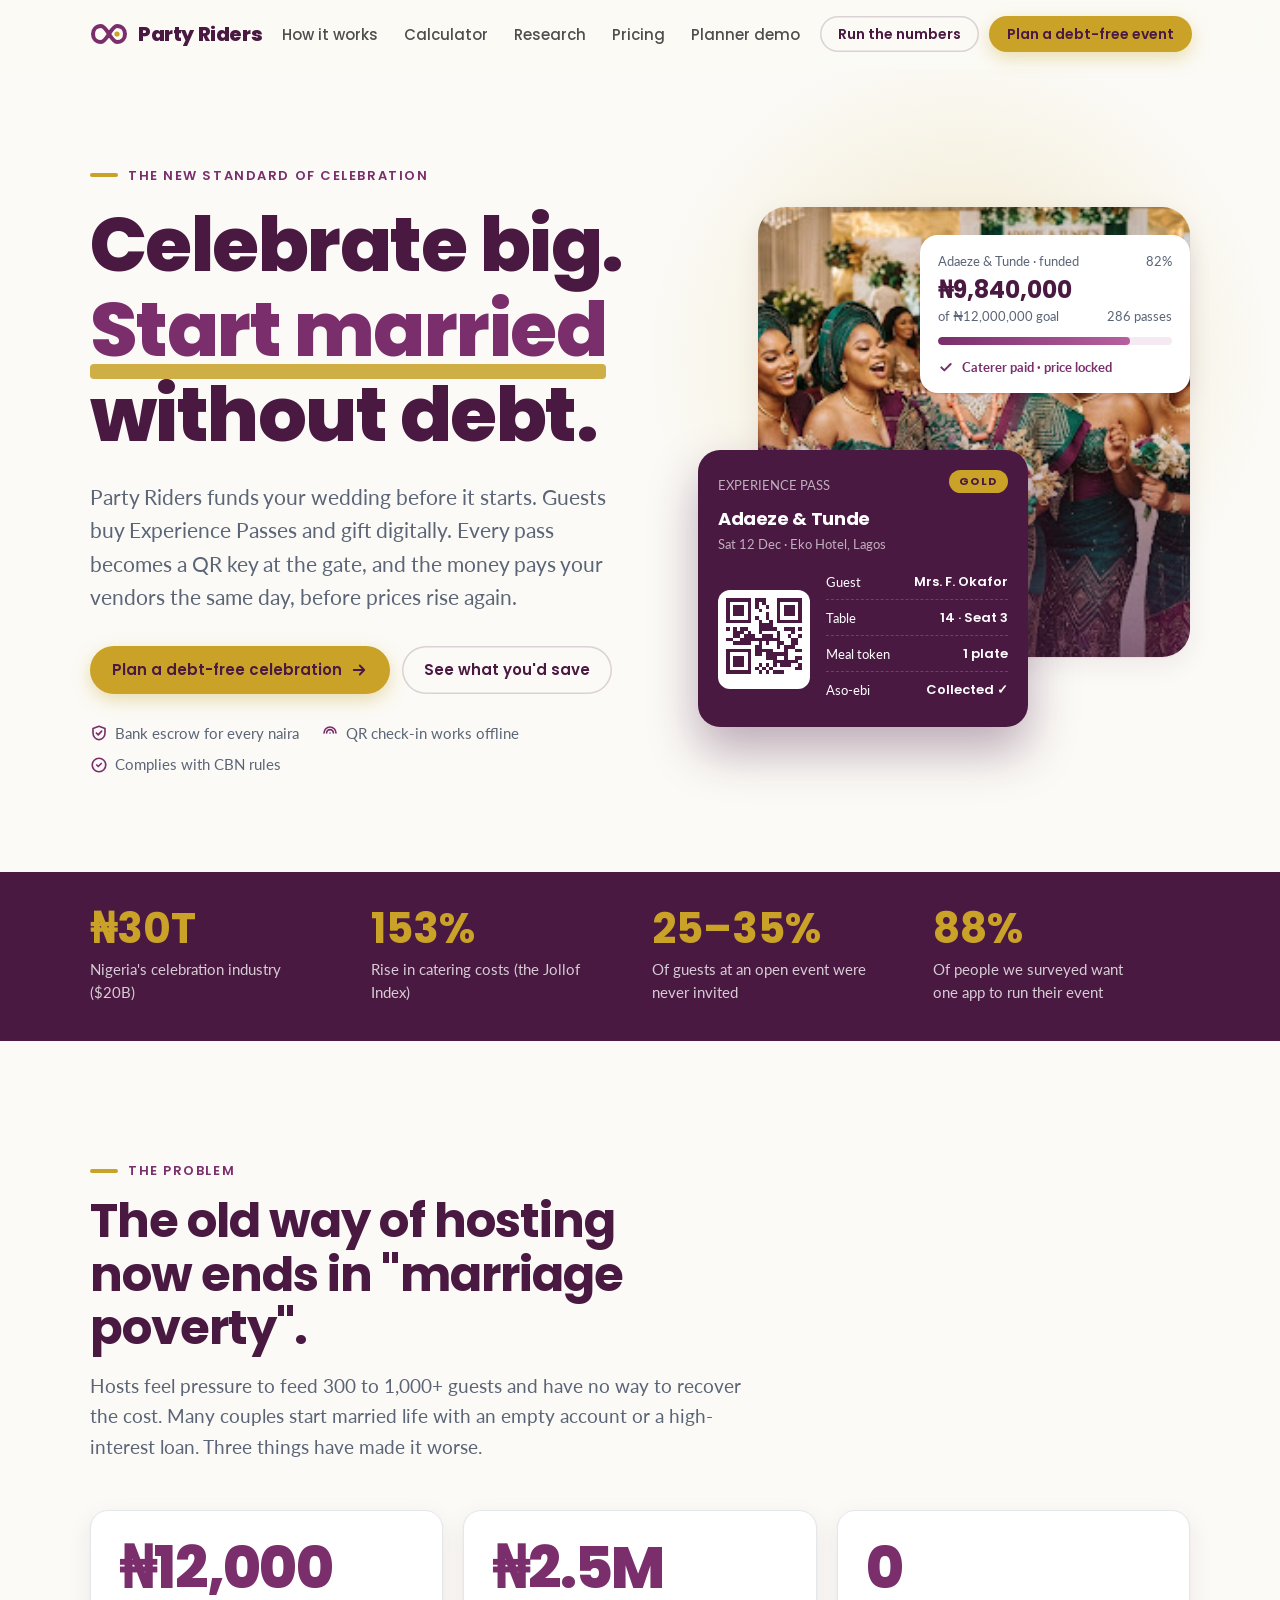
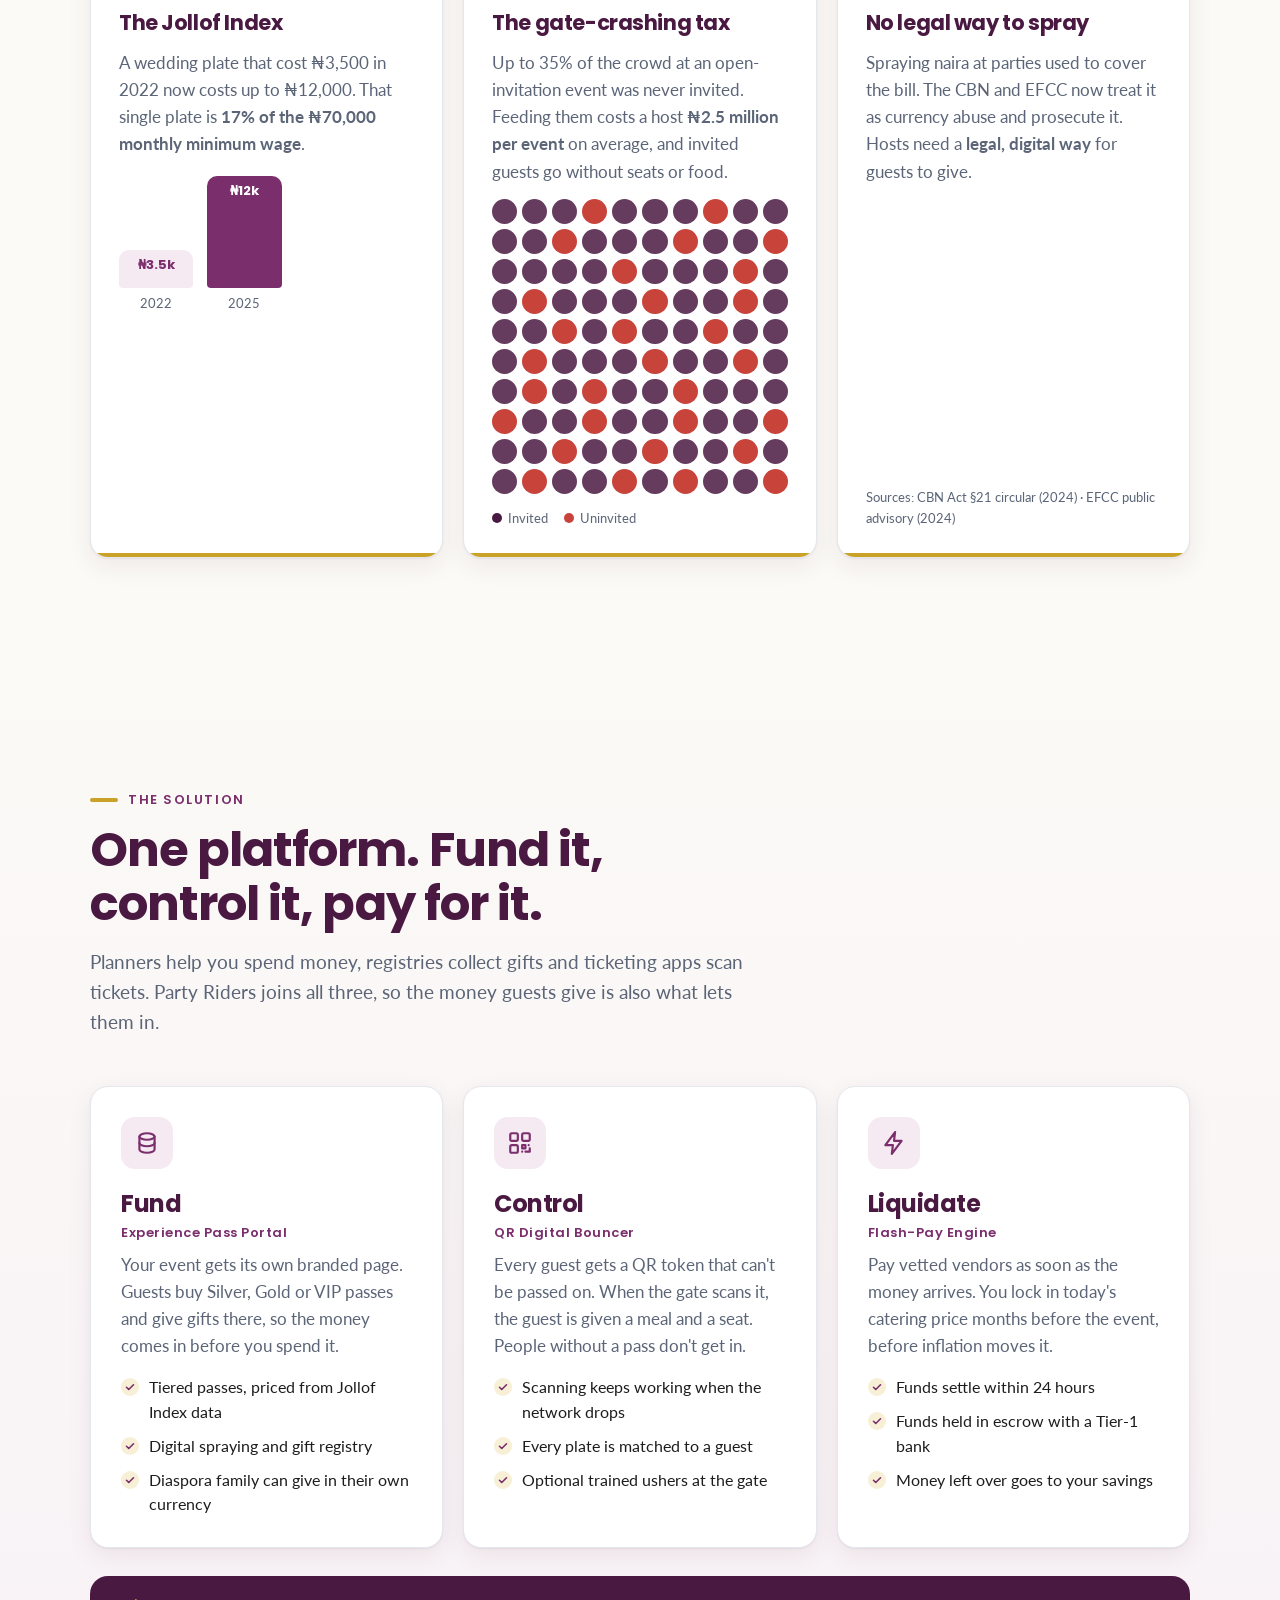
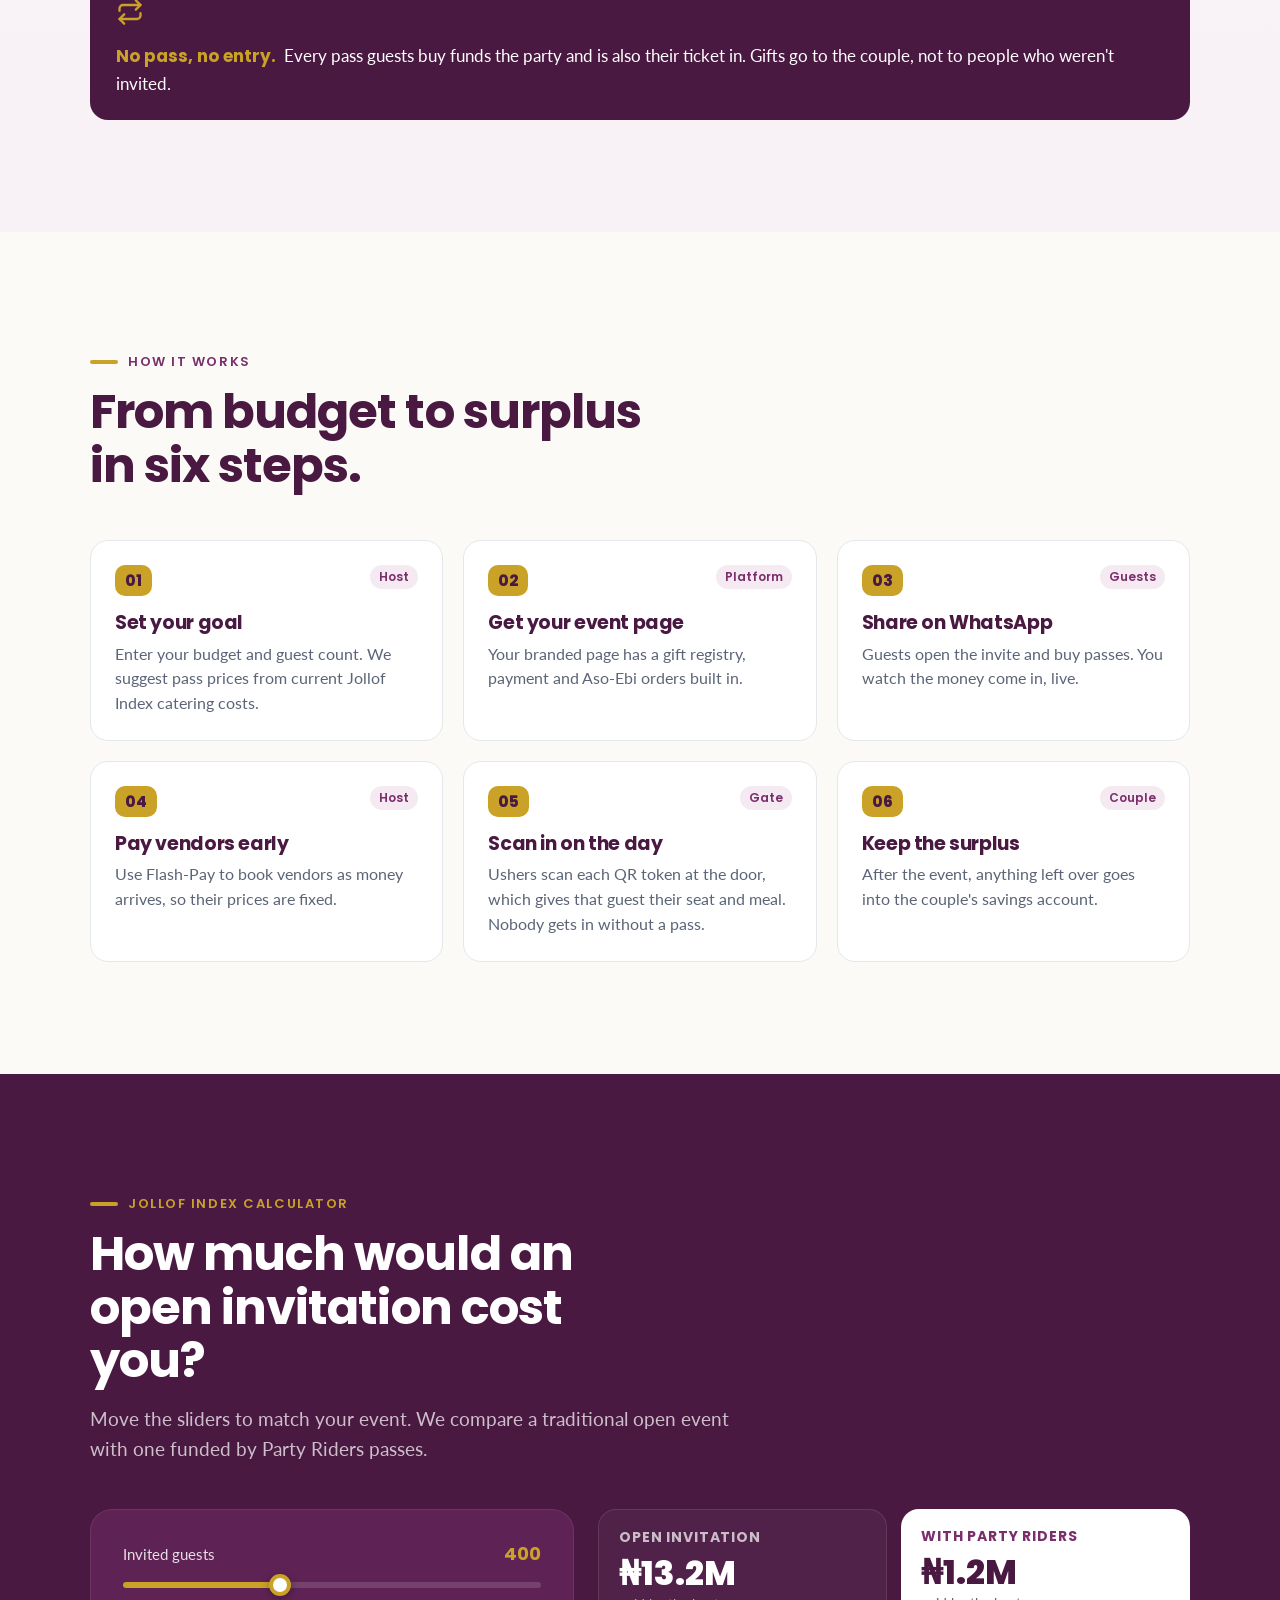
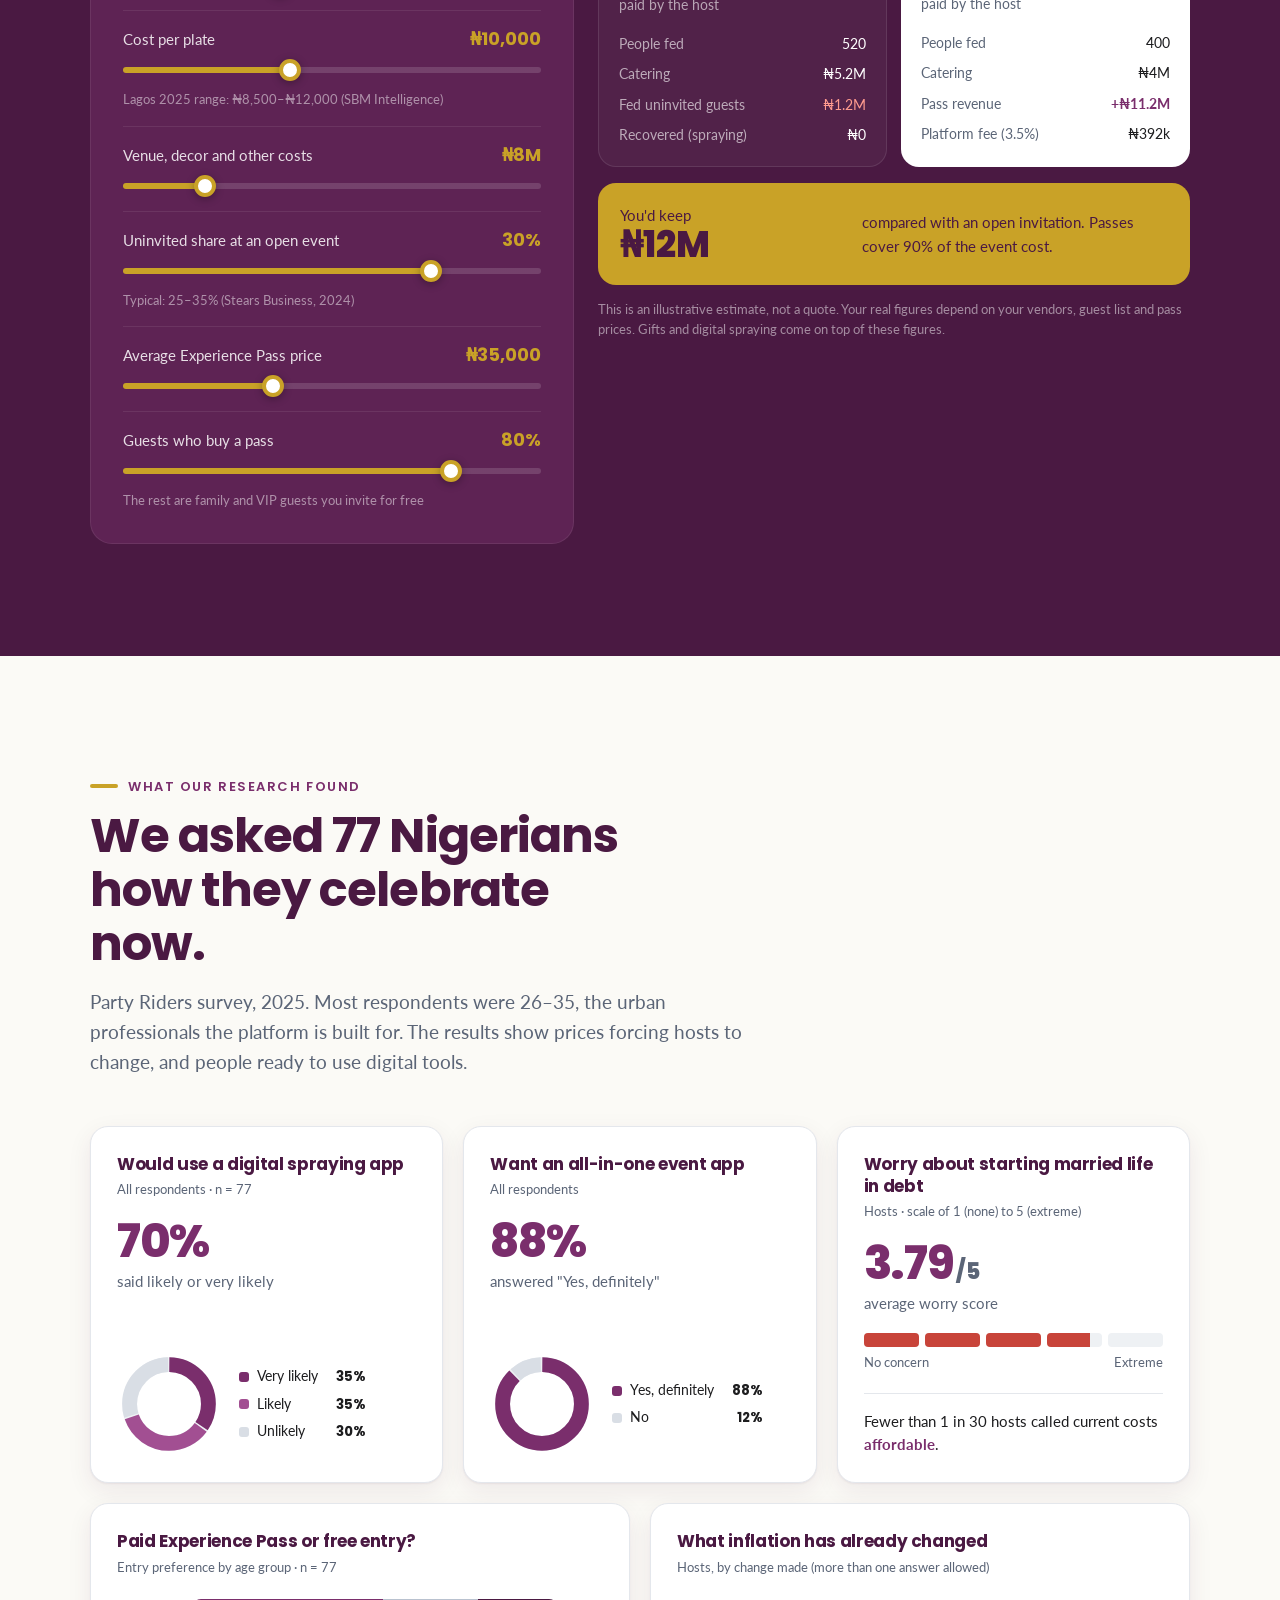
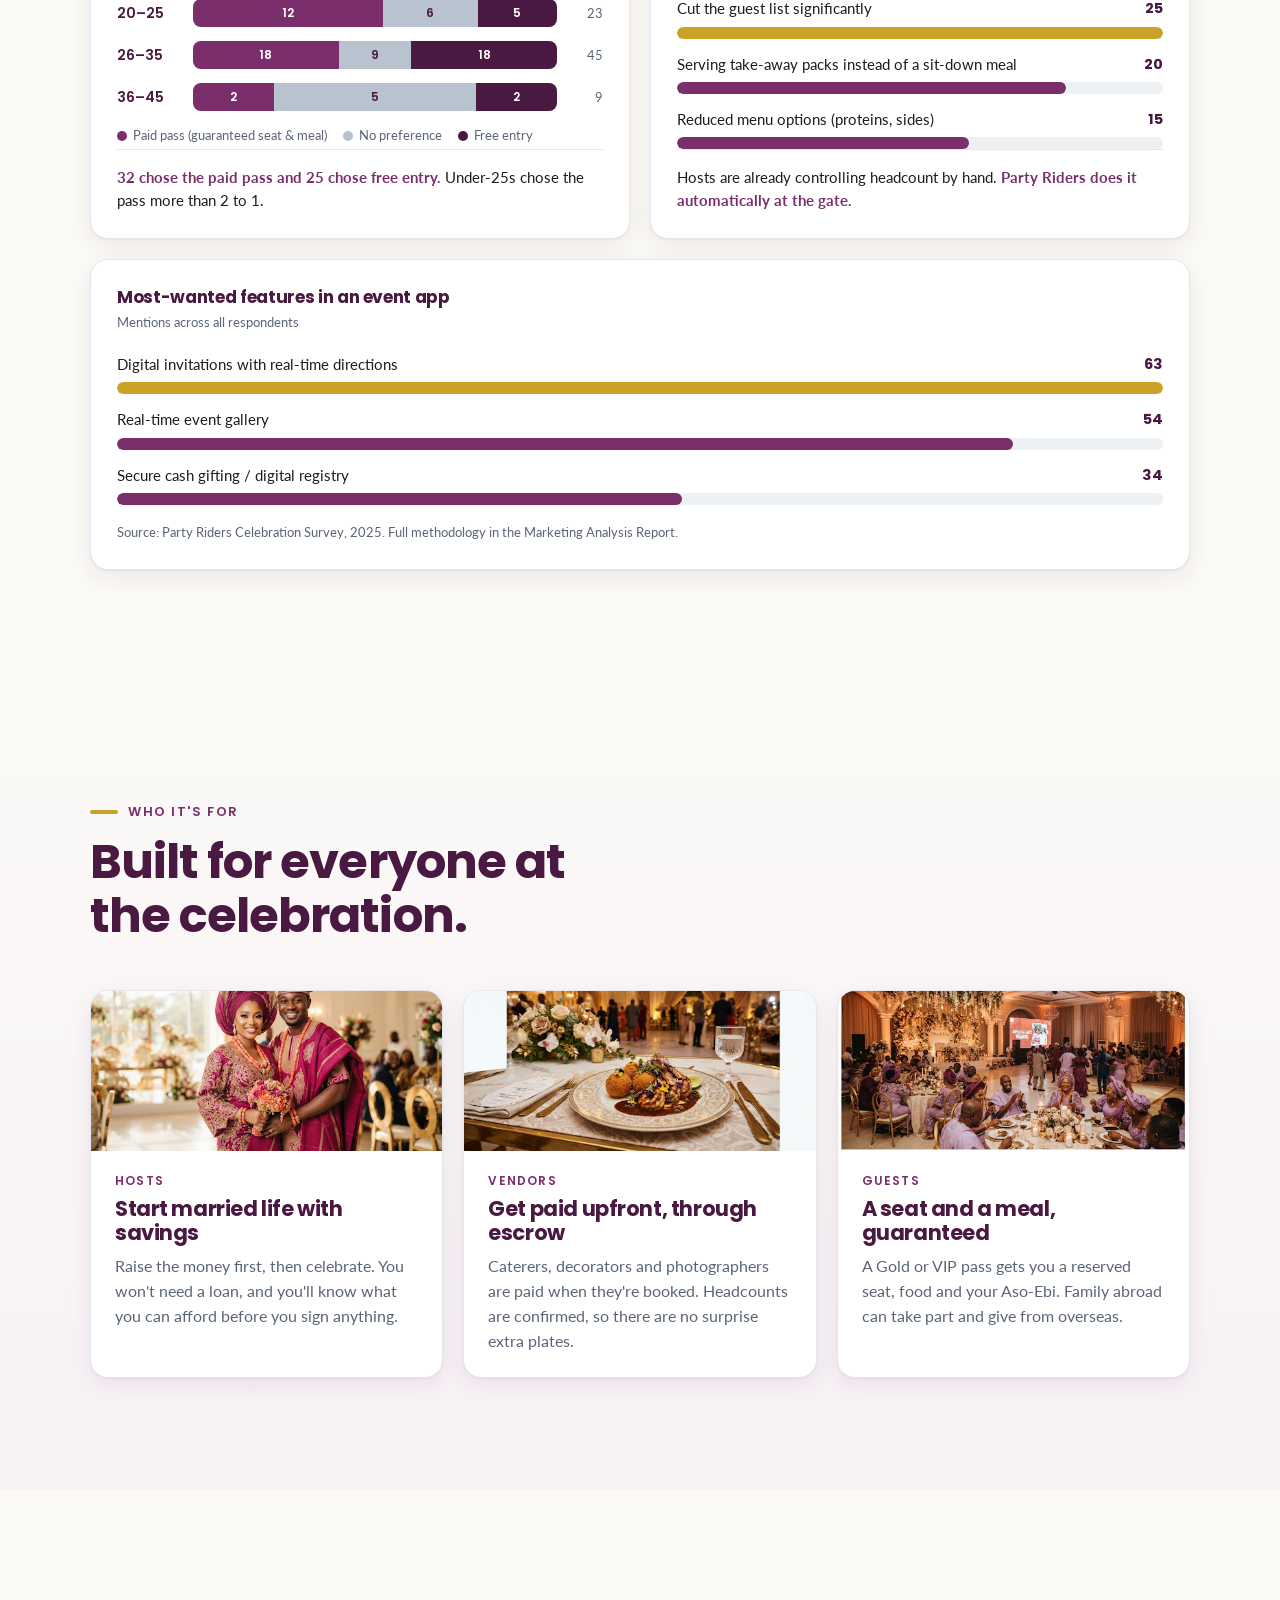
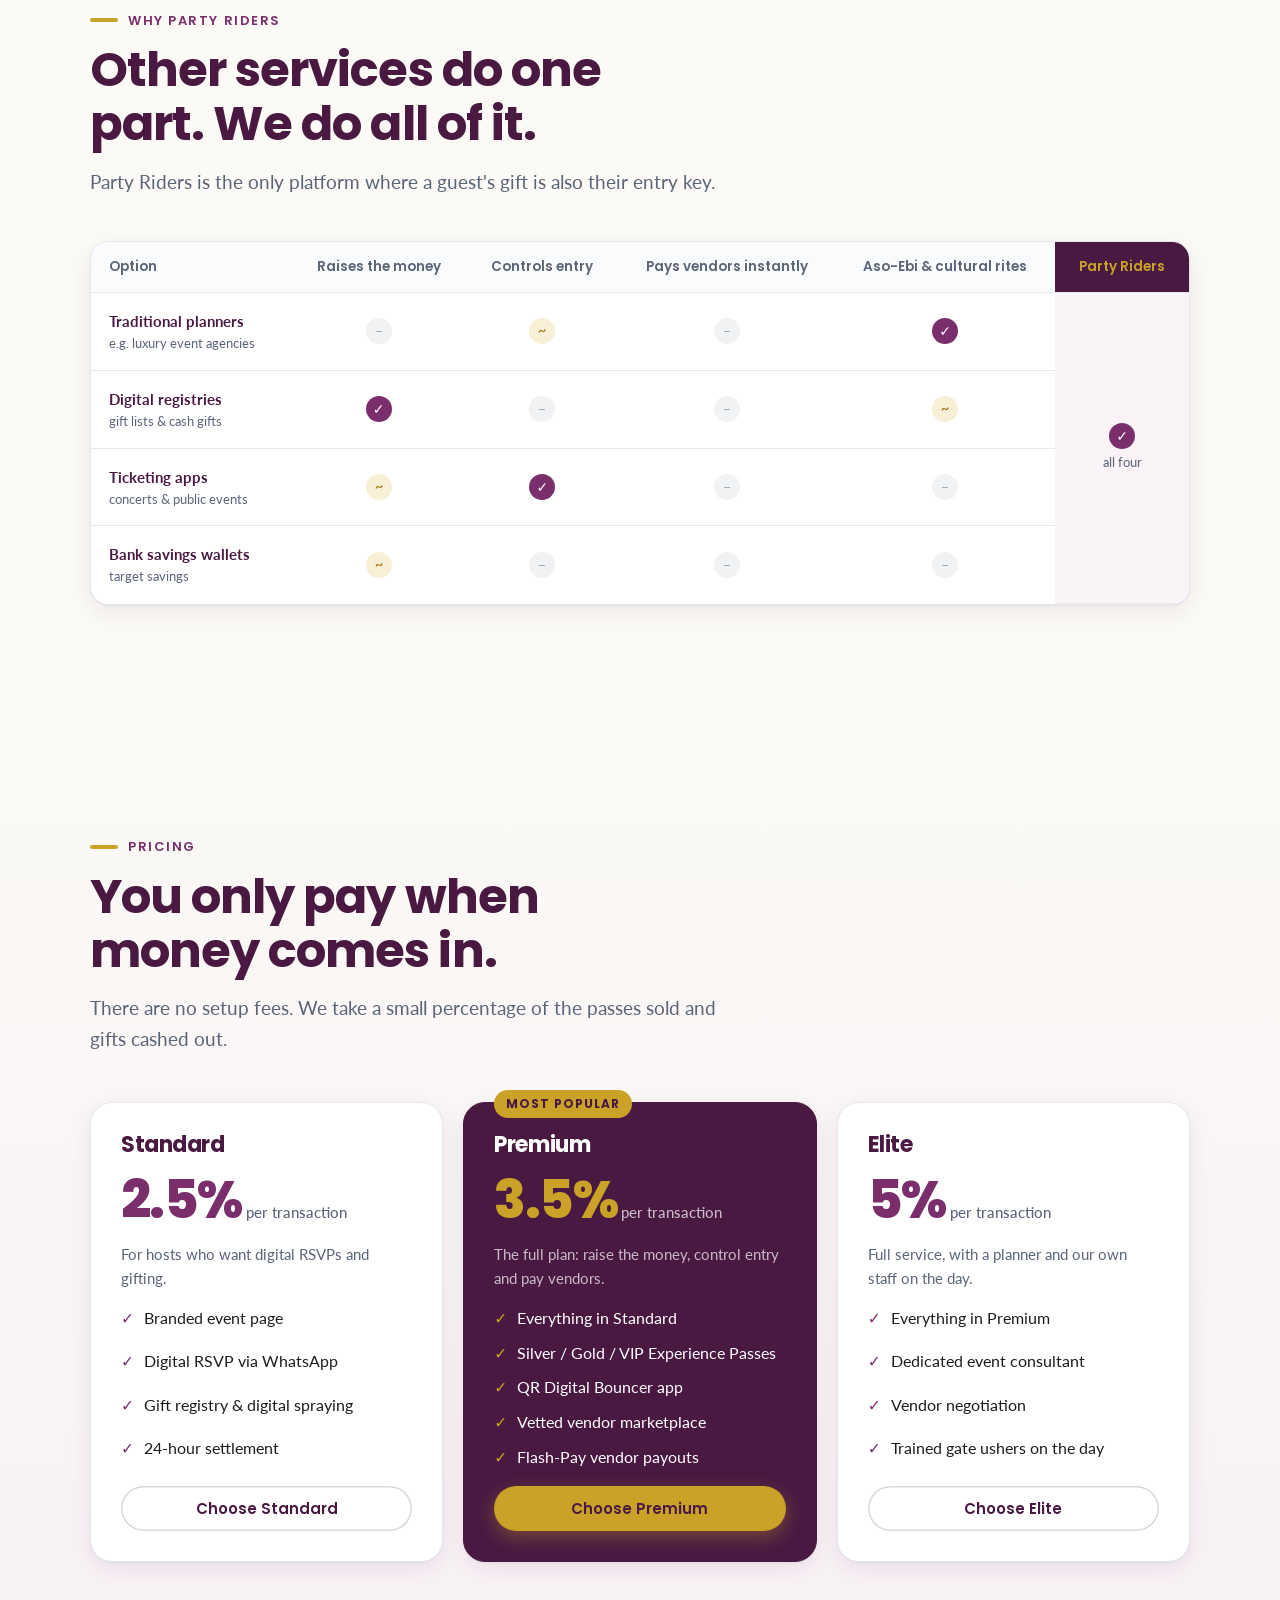
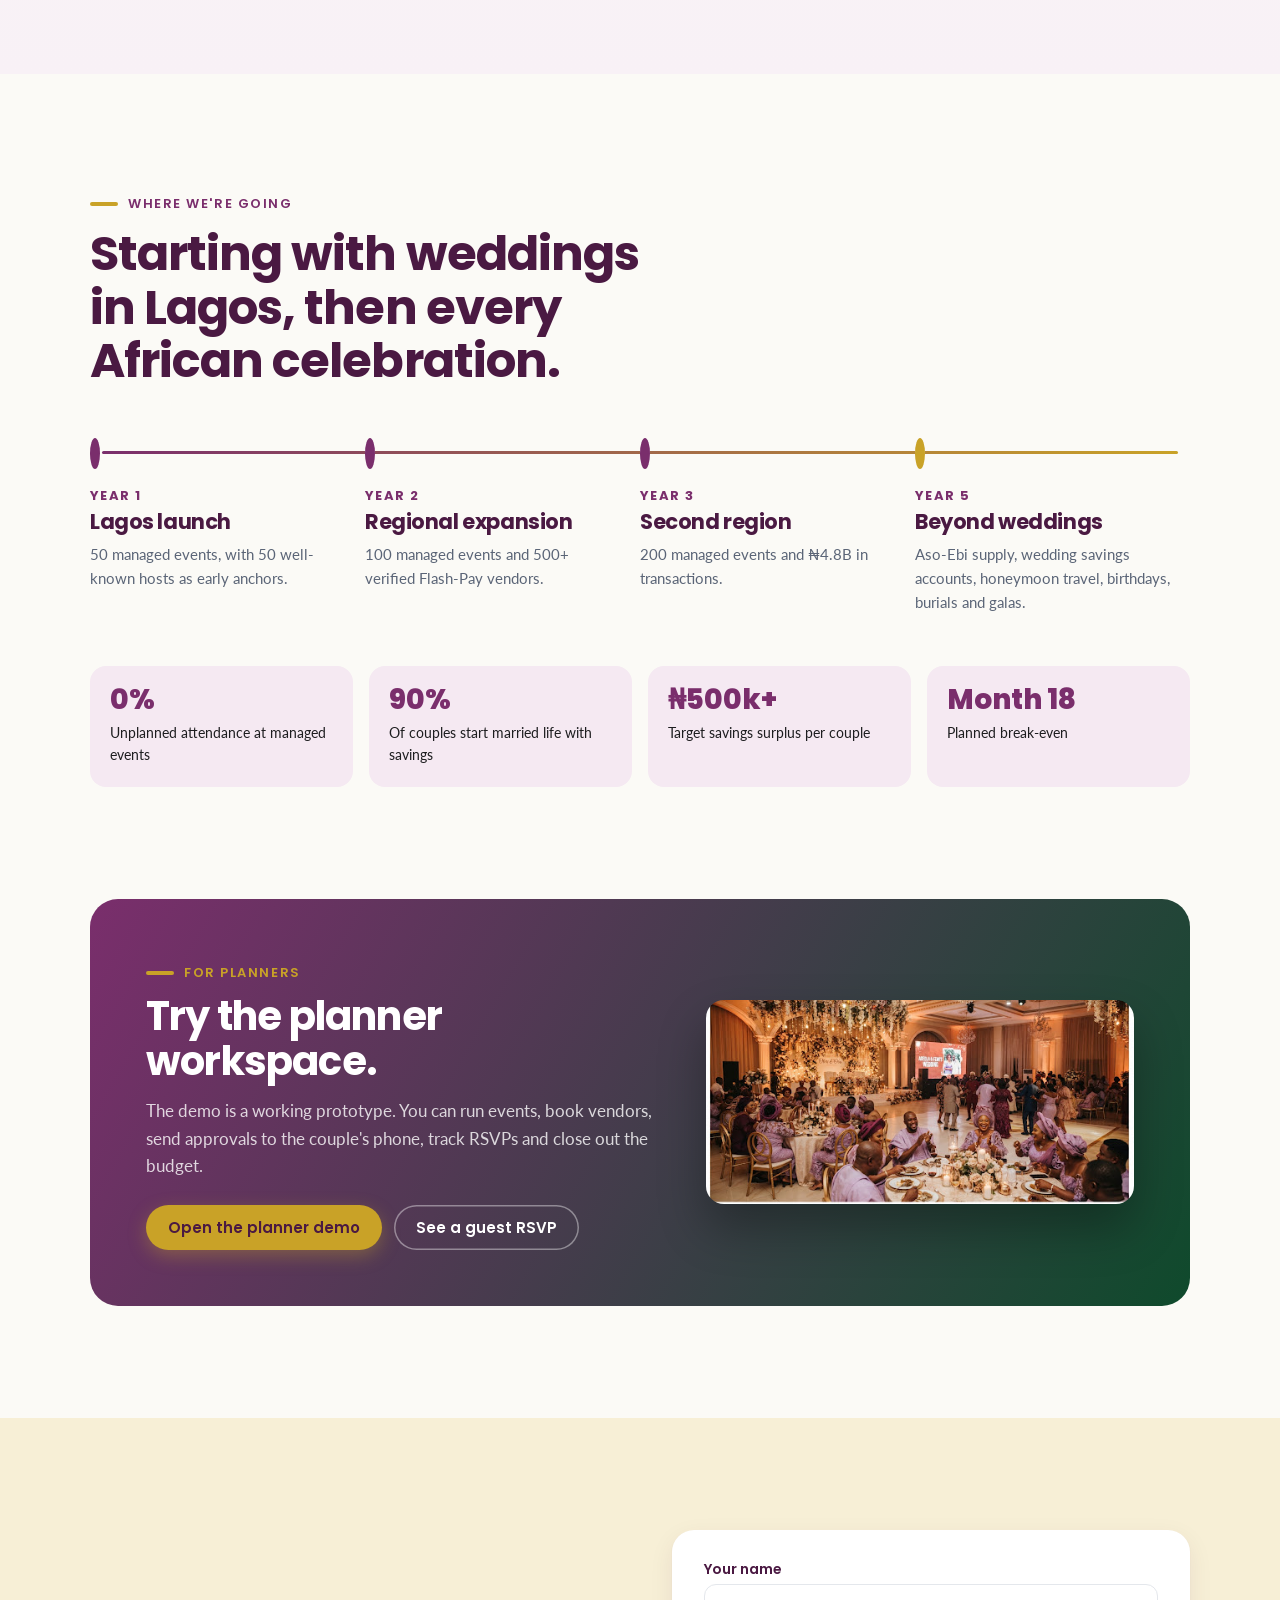
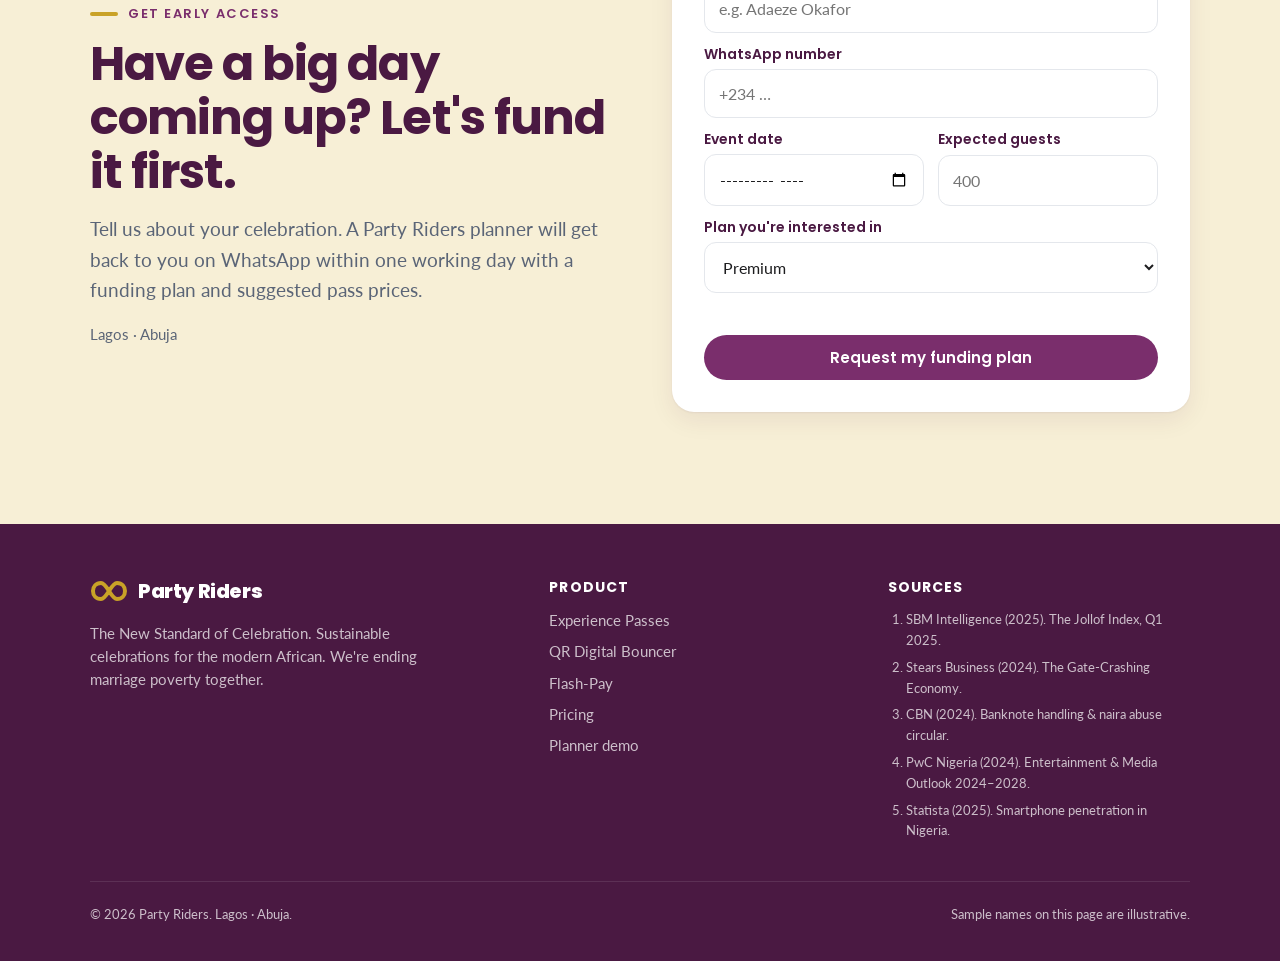
==== index.html @ c504311c "Party Riders marketing site and planner demo" ====
<!doctype html>
<html lang="en">
<head>
  <meta charset="utf-8">
  <meta name="viewport" content="width=device-width, initial-scale=1, viewport-fit=cover">
  <title>Party Riders · The New Standard of Celebration</title>
  <meta name="description" content="Party Riders lets Nigerian hosts fund their celebration before it starts: Experience Passes, QR-validated entry, digital spraying and instant vendor payouts.">
  <link rel="preconnect" href="https://fonts.googleapis.com">
  <link rel="preconnect" href="https://fonts.gstatic.com" crossorigin>
  <link href="https://fonts.googleapis.com/css2?family=Poppins:wght@500;600;700;800&family=Lato:wght@400;700&display=swap" rel="stylesheet">
  <style>
    :root {
      --navy: #4A1942;
      --navy-2: #5E2354;
      --emerald: #7A2E6C;
      --emerald-2: #8F3A80;
      --mint: #f5e9f2;
      --gold: #C9A227;
      --gold-soft: #f7efd6;
      --ink: #1D1D1F;
      --muted: #5b6577;
      --line: #e4e7ec;
      --paper: #fbfaf6;
      --card: #ffffff;
      --red: #c8443a;
      --radius: 18px;
      --shadow: 0 1px 2px rgba(74,25,66,.06), 0 8px 24px rgba(74,25,66,.08);
      --gutter: clamp(16px, 4vw, 40px);
      --max: 1180px;
    }
    * { box-sizing: border-box; }
    html { scroll-behavior: smooth; scroll-padding-top: 76px; }
    @media (prefers-reduced-motion: reduce) { html { scroll-behavior: auto; } *, *::before, *::after { animation: none !important; transition: none !important; } }
    body { margin: 0; background: var(--paper); color: var(--ink); font: 400 17px/1.6 Lato, system-ui, -apple-system, "Segoe UI", sans-serif; -webkit-font-smoothing: antialiased; overflow-x: hidden; }
    h1, h2, h3, h4 { font-family: Poppins, system-ui, sans-serif; line-height: 1.12; margin: 0; letter-spacing: -.02em; color: var(--navy); }
    p { margin: 0; }
    a { color: inherit; }
    img { display: block; max-width: 100%; }
    .wrap { max-width: var(--max); margin: 0 auto; padding: 0 var(--gutter); }
    section { padding: clamp(64px, 9vw, 112px) 0; }
    .eyebrow { display: inline-flex; align-items: center; gap: 10px; font: 600 13px/1 Poppins, sans-serif; letter-spacing: .12em; text-transform: uppercase; color: var(--emerald); }
    .eyebrow::before { content: ""; width: 28px; height: 4px; border-radius: 4px; background: var(--gold); }
    .h2 { font-size: clamp(30px, 4.4vw, 48px); font-weight: 700; margin-top: 14px; max-width: 18ch; }
    .lede { color: var(--muted); font-size: clamp(17px, 1.6vw, 19px); max-width: 60ch; margin-top: 16px; }
    .btn { display: inline-flex; align-items: center; justify-content: center; gap: 8px; font: 600 15px/1 Poppins, sans-serif; padding: 15px 22px; border-radius: 999px; border: 0; cursor: pointer; text-decoration: none; transition: transform .15s ease, box-shadow .15s ease, background .15s; white-space: nowrap; }
    .btn:active { transform: scale(.97); }
    .btn-gold { background: var(--gold); color: var(--navy); box-shadow: 0 6px 18px rgba(201,162,39,.35); }
    .btn-gold:hover { background: #D8B443; }
    .btn-ghost { background: transparent; color: var(--navy); box-shadow: inset 0 0 0 1.5px rgba(74,25,66,.18); }
    .btn-ghost:hover { box-shadow: inset 0 0 0 1.5px var(--navy); }
    .btn-emerald { background: var(--emerald); color: #fff; }
    .btn-emerald:hover { background: var(--emerald-2); }
    :focus-visible { outline: 3px solid var(--gold); outline-offset: 3px; border-radius: 6px; }

    /* ---------- Nav ---------- */
    .nav { position: sticky; top: 0; z-index: 50; background: rgba(251,250,246,.82); backdrop-filter: saturate(160%) blur(14px); -webkit-backdrop-filter: saturate(160%) blur(14px); border-bottom: 1px solid transparent; transition: border-color .2s; }
    .nav.scrolled { border-color: var(--line); }
    .nav .wrap { display: flex; align-items: center; justify-content: space-between; height: 68px; gap: 20px; }
    .logo { display: inline-flex; align-items: center; gap: 10px; text-decoration: none; font: 800 20px/1 Poppins, sans-serif; color: var(--navy); letter-spacing: -.02em; }
    .logo svg { width: 38px; height: 22px; }
    .nav-links { display: flex; gap: 26px; list-style: none; margin: 0; padding: 0; }
    .nav-links a { text-decoration: none; font: 500 15px/1 Poppins, sans-serif; color: var(--ink); opacity: .78; white-space: nowrap; }
    .logo { white-space: nowrap; }
    .nav-links a:hover { opacity: 1; }
    .nav-cta { display: flex; gap: 10px; align-items: center; }
    .nav-cta .btn { padding: 11px 18px; font-size: 14px; }
    .menu-btn { display: none; background: none; border: 0; padding: 8px; cursor: pointer; color: var(--navy); }
    @media (max-width: 1080px) {
      .nav-links, .nav-cta .btn-ghost { display: none; }
      .menu-btn { display: inline-flex; }
      .nav.open .nav-links { display: flex; position: absolute; top: 68px; left: 0; right: 0; flex-direction: column; gap: 0; background: var(--paper); border-bottom: 1px solid var(--line); padding: 8px var(--gutter) 16px; }
      .nav.open .nav-links a { display: block; padding: 14px 0; font-size: 17px; border-bottom: 1px solid var(--line); }
    }
    @media (max-width: 420px) { .nav-cta .btn-gold { display: none; } }

    /* ---------- Hero ---------- */
    .hero { padding: clamp(40px, 7vw, 88px) 0 clamp(56px, 8vw, 96px); position: relative; overflow: hidden; }
    .hero::before { content: ""; position: absolute; inset: -20% -10% auto auto; width: 70vw; height: 70vw; max-width: 900px; max-height: 900px; background: radial-gradient(closest-side, rgba(201,162,39,.22), transparent 70%); pointer-events: none; }
    .hero .wrap { display: grid; grid-template-columns: 1.05fr .95fr; gap: clamp(32px, 5vw, 72px); align-items: center; position: relative; }
    .hero h1 { font-size: clamp(40px, 6.4vw, 76px); font-weight: 800; margin-top: 18px; position: relative; z-index: 0; }
    .hero h1 em { font-style: normal; color: var(--emerald); position: relative; white-space: nowrap; }
    .hero h1 em::after { content: ""; position: absolute; left: 0; right: 0; bottom: .06em; height: .2em; background: var(--gold); z-index: -1; border-radius: 4px; opacity: .85; }
    .hero .lede { font-size: clamp(18px, 1.8vw, 21px); margin-top: 22px; }
    .hero-actions { display: flex; flex-wrap: wrap; gap: 12px; margin-top: 32px; }
    .trust { display: flex; flex-wrap: wrap; gap: 8px 22px; margin-top: 28px; color: var(--muted); font-size: 14.5px; }
    .trust span { display: inline-flex; align-items: center; gap: 7px; }
    .trust svg { color: var(--emerald); flex: none; }
    @media (max-width: 920px) { .hero .wrap { grid-template-columns: 1fr; } }

    .hero-visual { position: relative; min-height: 520px; }
    .hero-photo { position: absolute; inset: 0 0 70px 60px; border-radius: 28px; overflow: hidden; box-shadow: var(--shadow); }
    .hero-photo img { width: 100%; height: 100%; object-fit: cover; object-position: 50% 100%; transform: scale(1.12); transform-origin: 50% 100%; }
    .hero-photo::after { content: ""; position: absolute; inset: 0; background: linear-gradient(180deg, transparent 45%, rgba(74,25,66,.55)); }
    .pass { position: absolute; left: 0; bottom: 0; width: min(330px, 82%); background: var(--navy); color: #fff; border-radius: 22px; padding: 20px; box-shadow: 0 24px 48px rgba(74,25,66,.35); animation: float 6s ease-in-out infinite; }
    .pass-top { display: flex; justify-content: space-between; align-items: flex-start; gap: 12px; }
    .pass-tier { font: 700 11px/1 Poppins, sans-serif; letter-spacing: .14em; color: var(--navy); background: var(--gold); padding: 6px 10px; border-radius: 999px; }
    .pass h4 { color: #fff; font-size: 18px; margin-top: 12px; }
    .pass small { color: rgba(255,255,255,.65); font-size: 13px; }
    .pass-body { display: grid; grid-template-columns: 92px 1fr; gap: 16px; margin-top: 16px; align-items: center; }
    .qr { background: #fff; border-radius: 12px; padding: 8px; }
    .pass-meta { display: grid; gap: 8px; font-size: 13px; }
    .pass-meta div { display: flex; justify-content: space-between; border-bottom: 1px dashed rgba(255,255,255,.18); padding-bottom: 6px; }
    .pass-meta b { font-family: Poppins, sans-serif; font-weight: 600; }
    .fund { position: absolute; right: 0; top: 28px; width: min(270px, 70%); background: #fff; border-radius: 18px; padding: 16px 18px; box-shadow: var(--shadow); animation: float 7s ease-in-out -2s infinite; }
    .fund .row { display: flex; justify-content: space-between; align-items: baseline; font-size: 13px; color: var(--muted); }
    .fund .big { font: 700 24px/1.1 Poppins, sans-serif; color: var(--navy); margin-top: 6px; }
    .bar { height: 8px; background: var(--mint); border-radius: 99px; overflow: hidden; margin-top: 10px; }
    .bar i { display: block; height: 100%; width: 0; background: linear-gradient(90deg, var(--emerald), #b8609f); border-radius: inherit; transition: width 1.6s cubic-bezier(.2,.8,.2,1); }
    .fund .tick { display: flex; align-items: center; gap: 8px; margin-top: 12px; font-size: 13px; color: var(--emerald); font-weight: 700; }
    @keyframes float { 0%,100% { transform: translateY(0); } 50% { transform: translateY(-8px); } }
    @media (max-width: 920px) { .hero-visual { min-height: 460px; } .hero-photo { inset: 0 0 80px 24px; } }

    /* ---------- Stat strip ---------- */
    .strip { background: var(--navy); color: #fff; padding: 36px 0; }
    .strip .wrap { display: grid; grid-template-columns: repeat(4, 1fr); gap: 24px; }
    .stat b { display: block; font: 700 clamp(30px, 3.6vw, 42px)/1 Poppins, sans-serif; color: var(--gold); }
    .stat span { display: block; margin-top: 8px; font-size: 14.5px; color: rgba(255,255,255,.78); max-width: 24ch; }
    @media (max-width: 760px) { .strip .wrap { grid-template-columns: 1fr 1fr; gap: 28px 20px; } }

    /* ---------- Problem ---------- */
    .grid-3 { display: grid; grid-template-columns: repeat(3, 1fr); gap: 20px; margin-top: 48px; }
    @media (max-width: 900px) { .grid-3 { grid-template-columns: 1fr; } }
    .card { background: var(--card); border: 1px solid var(--line); border-radius: var(--radius); padding: 28px; box-shadow: var(--shadow); }
    .problem .card { display: flex; flex-direction: column; gap: 14px; position: relative; overflow: hidden; }
    .problem .card::after { content: ""; position: absolute; left: 0; right: 0; bottom: 0; height: 4px; background: var(--gold); }
    .problem .num { font: 800 clamp(44px, 5vw, 58px)/1 Poppins, sans-serif; color: var(--emerald); letter-spacing: -.03em; }
    .problem h3 { font-size: 21px; }
    .problem p { color: var(--muted); }
    .plate { display: flex; align-items: flex-end; gap: 14px; margin-top: 4px; }
    .plate div { flex: 1; }
    .plate .col { background: var(--mint); border-radius: 10px 10px 4px 4px; display: flex; align-items: flex-start; justify-content: center; padding-top: 8px; font: 700 13px/1 Poppins, sans-serif; color: var(--emerald); }
    .plate .col.now { background: var(--emerald); color: #fff; }
    .plate small { display: block; text-align: center; color: var(--muted); font-size: 12.5px; margin-top: 6px; }
    .crowd { display: grid; grid-template-columns: repeat(10, 1fr); gap: 5px; }
    .crowd i { aspect-ratio: 1; border-radius: 50%; background: var(--navy); opacity: .85; }
    .crowd i.x { background: var(--red); opacity: 1; }
    .legend { display: flex; gap: 16px; font-size: 13px; color: var(--muted); flex-wrap: wrap; }
    .legend span { display: inline-flex; align-items: center; gap: 6px; }
    .legend i { width: 10px; height: 10px; border-radius: 50%; display: inline-block; }

    /* ---------- Solution ---------- */
    .solution { background: linear-gradient(180deg, var(--paper), #f8f1f6); }
    .pillars { display: grid; grid-template-columns: repeat(3, 1fr); gap: 20px; margin-top: 48px; }
    @media (max-width: 900px) { .pillars { grid-template-columns: 1fr; } }
    .pillar { background: #fff; border-radius: var(--radius); padding: 30px; border: 1px solid var(--line); box-shadow: var(--shadow); }
    .pillar .ic { width: 52px; height: 52px; border-radius: 14px; background: var(--mint); color: var(--emerald); display: grid; place-items: center; }
    .pillar h3 { font-size: 24px; margin-top: 22px; }
    .pillar .tag { font: 600 13px/1 Poppins, sans-serif; color: var(--emerald); letter-spacing: .04em; margin-top: 8px; }
    .pillar p { color: var(--muted); margin-top: 12px; }
    .pillar ul { margin: 16px 0 0; padding: 0; list-style: none; display: grid; gap: 9px; font-size: 15.5px; }
    .pillar li { display: flex; gap: 10px; align-items: flex-start; }
    .pillar li::before { content: ""; flex: none; width: 18px; height: 18px; margin-top: 3px; border-radius: 50%; background: var(--gold-soft) url("data:image/svg+xml,%3Csvg xmlns='http://www.w3.org/2000/svg' viewBox='0 0 24 24' fill='none' stroke='%237A2E6C' stroke-width='3.2' stroke-linecap='round' stroke-linejoin='round'%3E%3Cpath d='M5 12.5l4.5 4.5L19 7.5'/%3E%3C/svg%3E") center/12px no-repeat; }
    .loop { margin-top: 28px; background: var(--navy); color: #fff; border-radius: var(--radius); padding: 22px 26px; display: flex; gap: 16px; align-items: center; flex-wrap: wrap; }
    .loop b { font-family: Poppins, sans-serif; color: var(--gold); }

    /* ---------- How it works ---------- */
    .steps { list-style: none; margin: 48px 0 0; padding: 0; display: grid; grid-template-columns: repeat(3, 1fr); gap: 20px; counter-reset: s; }
    @media (max-width: 900px) { .steps { grid-template-columns: 1fr 1fr; } }
    @media (max-width: 600px) { .steps { grid-template-columns: 1fr; } }
    .steps li { counter-increment: s; background: #fff; border: 1px solid var(--line); border-radius: var(--radius); padding: 24px; position: relative; }
    .steps li::before { content: counter(s, decimal-leading-zero); font: 800 15px/1 Poppins, sans-serif; color: var(--navy); background: var(--gold); border-radius: 10px; padding: 8px 10px; display: inline-block; }
    .steps h3 { font-size: 19px; margin-top: 16px; }
    .steps p { color: var(--muted); margin-top: 8px; font-size: 15.5px; }
    .steps .who { position: absolute; top: 24px; right: 24px; font: 600 12px/1 Poppins, sans-serif; color: var(--emerald); background: var(--mint); padding: 6px 9px; border-radius: 99px; }

    /* ---------- Calculator ---------- */
    .calc { background: var(--navy); color: #fff; }
    .calc .h2, .calc h3 { color: #fff; }
    .calc .eyebrow { color: var(--gold); }
    .calc .lede { color: rgba(255,255,255,.72); }
    .calc-grid { display: grid; grid-template-columns: .9fr 1.1fr; gap: 24px; margin-top: 44px; }
    @media (max-width: 960px) { .calc-grid { grid-template-columns: 1fr; } }
    .panel { background: var(--navy-2); border: 1px solid rgba(255,255,255,.08); border-radius: 22px; padding: clamp(20px, 3vw, 32px); }
    .field { display: grid; gap: 10px; padding: 16px 0; border-bottom: 1px solid rgba(255,255,255,.08); }
    .field:first-child { padding-top: 0; }
    .field:last-child { border-bottom: 0; padding-bottom: 0; }
    .field-top { display: flex; justify-content: space-between; align-items: baseline; gap: 12px; }
    .field label { font-size: 15px; color: rgba(255,255,255,.85); }
    .field output { font: 700 18px/1 Poppins, sans-serif; color: var(--gold); white-space: nowrap; }
    .field small { color: rgba(255,255,255,.5); font-size: 13px; }
    input[type=range] { -webkit-appearance: none; appearance: none; width: 100%; height: 6px; border-radius: 99px; background: linear-gradient(90deg, var(--gold) var(--p, 50%), rgba(255,255,255,.14) var(--p, 50%)); outline: none; margin: 6px 0; }
    input[type=range]::-webkit-slider-thumb { -webkit-appearance: none; width: 22px; height: 22px; border-radius: 50%; background: #fff; border: 4px solid var(--gold); cursor: pointer; box-shadow: 0 2px 8px rgba(0,0,0,.3); }
    input[type=range]::-moz-range-thumb { width: 16px; height: 16px; border-radius: 50%; background: #fff; border: 4px solid var(--gold); cursor: pointer; }
    .compare { display: grid; grid-template-columns: 1fr 1fr; gap: 14px; }
    @media (max-width: 520px) { .compare { grid-template-columns: 1fr; } }
    .model { border-radius: 18px; padding: 20px; }
    .model.old { background: rgba(255,255,255,.04); border: 1px solid rgba(255,255,255,.1); }
    .model.new { background: #fff; color: var(--ink); }
    .model h4 { font-size: 14px; letter-spacing: .06em; text-transform: uppercase; color: rgba(255,255,255,.7); }
    .model.new h4 { color: var(--emerald); }
    .model .out { font: 800 clamp(26px, 3vw, 34px)/1.05 Poppins, sans-serif; margin-top: 10px; color: #fff; }
    .model.new .out { color: var(--navy); }
    .model .cap { font-size: 13.5px; color: rgba(255,255,255,.6); margin-top: 4px; }
    .model.new .cap { color: var(--muted); }
    .lines { margin-top: 16px; display: grid; gap: 8px; font-size: 14px; }
    .lines div { display: flex; justify-content: space-between; gap: 10px; }
    .lines span:first-child { color: rgba(255,255,255,.62); }
    .model.new .lines span:first-child { color: var(--muted); }
    .lines .neg { color: #ff9b8f; }
    .model.new .lines .pos { color: var(--emerald); font-weight: 700; }
    .verdict { margin-top: 16px; border-radius: 18px; background: var(--gold); color: var(--navy); padding: 20px 22px; display: flex; justify-content: space-between; align-items: center; gap: 16px; flex-wrap: wrap; }
    .verdict b { font: 800 clamp(26px, 3.2vw, 36px)/1 Poppins, sans-serif; }
    .verdict p { font-size: 15px; max-width: 34ch; }
    .note { margin-top: 14px; font-size: 13px; color: rgba(255,255,255,.5); }

    /* ---------- Evidence ---------- */
    .evidence-grid { display: grid; grid-template-columns: repeat(6, 1fr); gap: 20px; margin-top: 48px; }
    .ev { background: #fff; border: 1px solid var(--line); border-radius: var(--radius); padding: 26px; box-shadow: var(--shadow); grid-column: span 2; display: flex; flex-direction: column; }
    .ev.wide { grid-column: span 3; }
    .ev.full { grid-column: span 6; }
    @media (max-width: 960px) { .ev, .ev.wide { grid-column: span 3; } }
    @media (max-width: 640px) { .evidence-grid { grid-template-columns: 1fr; } .ev, .ev.wide, .ev.full { grid-column: auto; } }
    .ev h3 { font-size: 17px; line-height: 1.3; }
    .ev .q { font-size: 13px; color: var(--muted); margin-top: 4px; }
    .ev .headline { font: 800 46px/1 Poppins, sans-serif; color: var(--emerald); margin-top: 18px; letter-spacing: -.03em; }
    .ev .sub { color: var(--muted); font-size: 14.5px; margin-top: 6px; }
    .donut { display: flex; gap: 18px; align-items: center; margin-top: auto; padding-top: 18px; }
    .donut svg { width: 104px; height: 104px; flex: none; }
    .donut ul { list-style: none; margin: 0; padding: 0; display: grid; gap: 6px; font-size: 13.5px; }
    .donut li { display: flex; gap: 8px; align-items: center; }
    .donut li i { width: 10px; height: 10px; border-radius: 3px; flex: none; }
    .donut li b { font-family: Poppins, sans-serif; margin-left: auto; padding-left: 10px; }
    .hbars { display: grid; gap: 14px; margin-top: 20px; }
    .hbar .lab { display: flex; justify-content: space-between; gap: 10px; font-size: 14.5px; }
    .hbar .lab b { font-family: Poppins, sans-serif; color: var(--navy); }
    .hbar .track { height: 12px; border-radius: 99px; background: #eef1f4; margin-top: 6px; overflow: hidden; }
    .hbar .track i { display: block; height: 100%; width: 0; border-radius: inherit; background: var(--emerald); transition: width 1.2s cubic-bezier(.2,.8,.2,1); }
    .hbar.hl .track i { background: var(--gold); }
    .stack { display: grid; gap: 14px; margin-top: 22px; }
    .stack .row { display: grid; grid-template-columns: 64px 1fr 34px; gap: 12px; align-items: center; font-size: 14px; }
    .stack .row > span:first-child { font-family: Poppins, sans-serif; font-weight: 600; color: var(--navy); }
    .stack .row > span:last-child { color: var(--muted); text-align: right; font-size: 13px; }
    .seg { display: flex; height: 28px; border-radius: 8px; overflow: hidden; background: #eef1f4; }
    .seg i { display: grid; place-items: center; font: 600 12px/1 Poppins, sans-serif; color: #fff; font-style: normal; width: 0; transition: width 1.2s cubic-bezier(.2,.8,.2,1); overflow: hidden; }
    .seg .paid { background: var(--emerald); }
    .seg .none { background: #b9c2cf; color: var(--navy); }
    .seg .free { background: var(--navy); }
    .gauge { margin-top: 18px; }
    .gauge .scale { display: grid; grid-template-columns: repeat(5, 1fr); gap: 6px; }
    .gauge .scale i { height: 14px; border-radius: 4px; background: #eef1f4; position: relative; overflow: hidden; }
    .gauge .scale i b { position: absolute; inset: 0; width: 0; background: var(--red); transition: width .9s ease; }
    .gauge .ends { display: flex; justify-content: space-between; font-size: 12.5px; color: var(--muted); margin-top: 6px; }
    .src { font-size: 12.5px; color: var(--muted); margin-top: 18px; }
    .insight { margin-top: auto; padding-top: 16px; font-size: 14.5px; color: var(--ink); border-top: 1px solid var(--line); }
    .insight b { color: var(--emerald); }

    /* ---------- Audiences ---------- */
    .aud { display: grid; grid-template-columns: repeat(3, 1fr); gap: 20px; margin-top: 48px; }
    @media (max-width: 900px) { .aud { grid-template-columns: 1fr; } }
    .aud article { background: #fff; border-radius: var(--radius); overflow: hidden; border: 1px solid var(--line); box-shadow: var(--shadow); display: flex; flex-direction: column; }
    .aud figure { margin: 0; aspect-ratio: 2.2 / 1; overflow: hidden; background: var(--mint); }
    .aud figure img { width: 100%; height: 100%; object-fit: cover; object-position: 50% 100%; }
    .aud .body { padding: 24px; display: grid; gap: 10px; }
    .aud .role { font: 600 12px/1 Poppins, sans-serif; letter-spacing: .1em; text-transform: uppercase; color: var(--emerald); }
    .aud h3 { font-size: 21px; }
    .aud p { color: var(--muted); font-size: 15.5px; }

    /* ---------- Compare table ---------- */
    .table-wrap { margin-top: 44px; overflow-x: auto; border-radius: var(--radius); border: 1px solid var(--line); background: #fff; box-shadow: var(--shadow); }
    table { width: 100%; border-collapse: collapse; min-width: 720px; font-size: 15px; }
    th, td { padding: 16px 18px; text-align: center; border-bottom: 1px solid var(--line); }
    th:first-child, td:first-child { text-align: left; }
    thead th { font: 600 13.5px/1.3 Poppins, sans-serif; color: var(--muted); background: #fafbfc; }
    thead th.us { background: var(--navy); color: var(--gold); }
    td.us { background: #faf3f8; }
    tbody tr:last-child td { border-bottom: 0; }
    td:first-child { font-weight: 700; color: var(--navy); }
    td:first-child small { display: block; font-weight: 400; color: var(--muted); font-size: 13px; }
    .yes, .no, .part { display: inline-grid; place-items: center; width: 26px; height: 26px; border-radius: 50%; font-weight: 700; font-size: 14px; }
    .yes { background: var(--emerald); color: #fff; }
    .no { background: #f1f2f4; color: #a0a7b3; }
    .part { background: var(--gold-soft); color: #9a6b00; }

    /* ---------- Pricing ---------- */
    .tiers { display: grid; grid-template-columns: repeat(3, 1fr); gap: 20px; margin-top: 48px; align-items: stretch; }
    @media (max-width: 900px) { .tiers { grid-template-columns: 1fr; } }
    .tier { background: #fff; border: 1px solid var(--line); border-radius: 22px; padding: 30px; display: flex; flex-direction: column; gap: 16px; box-shadow: var(--shadow); }
    .tier.feat { background: var(--navy); color: #fff; border-color: var(--navy); position: relative; transform: translateY(-8px); }
    @media (max-width: 900px) { .tier.feat { transform: none; } }
    .tier.feat h3 { color: #fff; }
    .tier .badge { position: absolute; top: -13px; left: 30px; background: var(--gold); color: var(--navy); font: 700 12px/1 Poppins, sans-serif; letter-spacing: .08em; padding: 8px 12px; border-radius: 99px; }
    .tier h3 { font-size: 22px; }
    .tier .price { font: 800 52px/1 Poppins, sans-serif; color: var(--emerald); letter-spacing: -.03em; }
    .tier.feat .price { color: var(--gold); }
    .tier .price small { font: 500 15px/1 Lato, sans-serif; color: var(--muted); letter-spacing: 0; }
    .tier.feat .price small, .tier.feat .for { color: rgba(255,255,255,.7); }
    .tier .for { color: var(--muted); font-size: 15px; }
    .tier ul { list-style: none; margin: 0; padding: 0; display: grid; gap: 10px; font-size: 15.5px; flex: 1; }
    .tier li { display: flex; gap: 10px; }
    .tier li::before { content: "✓"; color: var(--emerald); font-weight: 700; }
    .tier.feat li::before { color: var(--gold); }
    .tier .btn { width: 100%; }

    /* ---------- Roadmap ---------- */
    .road { margin-top: 52px; display: grid; grid-template-columns: repeat(4, 1fr); gap: 0; position: relative; }
    .road::before { content: ""; position: absolute; top: 11px; left: 12px; right: 12px; height: 3px; background: linear-gradient(90deg, var(--emerald), var(--gold)); border-radius: 3px; }
    .road > div { padding-right: 20px; position: relative; }
    .road .dot { width: 25px; height: 25px; border-radius: 50%; background: #fff; border: 5px solid var(--emerald); position: relative; }
    .road > div:last-child .dot { border-color: var(--gold); }
    .road .yr { font: 700 13px/1 Poppins, sans-serif; letter-spacing: .1em; text-transform: uppercase; color: var(--emerald); margin-top: 22px; }
    .road h3 { font-size: 21px; margin-top: 8px; }
    .road p { color: var(--muted); font-size: 15px; margin-top: 8px; }
    @media (max-width: 860px) {
      .road { grid-template-columns: 1fr; gap: 28px; }
      .road::before { top: 12px; bottom: 12px; left: 11px; right: auto; width: 3px; height: auto; background: linear-gradient(180deg, var(--emerald), var(--gold)); }
      .road > div { padding-left: 46px; padding-right: 0; }
      .road .dot { position: absolute; left: 0; top: 0; }
      .road .yr { margin-top: 3px; }
    }
    .goals { display: grid; grid-template-columns: repeat(4, 1fr); gap: 16px; margin-top: 52px; }
    @media (max-width: 860px) { .goals { grid-template-columns: 1fr 1fr; } }
    .goal { border-radius: 16px; background: var(--mint); padding: 20px; }
    .goal b { display: block; font: 800 28px/1 Poppins, sans-serif; color: var(--emerald); }
    .goal span { display: block; font-size: 14px; color: var(--ink); margin-top: 8px; }

    /* ---------- Demo band ---------- */
    .demo { padding: 0 0 clamp(64px, 9vw, 112px); }
    .demo-card { background: linear-gradient(120deg, var(--emerald), #0f4a2c); color: #fff; border-radius: 28px; padding: clamp(28px, 5vw, 56px); display: grid; grid-template-columns: 1.1fr .9fr; gap: 36px; align-items: center; overflow: hidden; position: relative; }
    @media (max-width: 860px) { .demo-card { grid-template-columns: 1fr; } }
    .demo-card h2 { color: #fff; font-size: clamp(28px, 3.6vw, 40px); }
    .demo-card p { color: rgba(255,255,255,.8); margin-top: 14px; max-width: 52ch; }
    .demo-card .hero-actions { margin-top: 26px; }
    .demo-card .btn-ghost { color: #fff; box-shadow: inset 0 0 0 1.5px rgba(255,255,255,.4); }
    .demo-card figure { margin: 0; border-radius: 18px; overflow: hidden; box-shadow: 0 24px 48px rgba(0,0,0,.3); aspect-ratio: 2.1 / 1; }
    .demo-card figure img { width: 100%; height: 100%; object-fit: cover; object-position: 50% 100%; }

    /* ---------- CTA / waitlist ---------- */
    .cta { background: var(--gold-soft); }
    .cta .wrap { display: grid; grid-template-columns: 1fr 1fr; gap: clamp(28px, 5vw, 64px); align-items: center; }
    @media (max-width: 860px) { .cta .wrap { grid-template-columns: 1fr; } }
    form.wait { background: #fff; border-radius: 22px; padding: clamp(22px, 3vw, 32px); box-shadow: var(--shadow); display: grid; gap: 14px; }
    .wait label { font: 600 14px/1 Poppins, sans-serif; color: var(--navy); display: grid; gap: 8px; }
    .wait input, .wait select { font: 400 16px/1.2 Lato, sans-serif; padding: 14px 14px; border-radius: 12px; border: 1.5px solid var(--line); background: #fff; color: var(--ink); width: 100%; }
    .wait input:focus, .wait select:focus { outline: none; border-color: var(--emerald); box-shadow: 0 0 0 4px rgba(122,46,108,.12); }
    .wait .two { display: grid; grid-template-columns: 1fr 1fr; gap: 14px; }
    @media (max-width: 480px) { .wait .two { grid-template-columns: 1fr; } }
    .wait .err { color: var(--red); font-size: 14px; min-height: 1em; }
    .done { text-align: center; padding: 24px 8px; display: none; }
    .done h3 { font-size: 24px; margin-top: 14px; }
    .done p { color: var(--muted); margin-top: 8px; }
    .done .ok { width: 60px; height: 60px; border-radius: 50%; background: var(--emerald); color: #fff; display: inline-grid; place-items: center; }

    /* ---------- Footer ---------- */
    footer { background: var(--navy); color: rgba(255,255,255,.72); padding: 56px 0 36px; font-size: 14.5px; }
    footer .top { display: grid; grid-template-columns: 1.4fr 1fr 1fr; gap: 36px; }
    @media (max-width: 760px) { footer .top { grid-template-columns: 1fr; } }
    footer .logo { color: #fff; }
    footer h4 { color: #fff; font-size: 14px; letter-spacing: .08em; text-transform: uppercase; margin-bottom: 14px; }
    footer ul { list-style: none; margin: 0; padding: 0; display: grid; gap: 8px; }
    footer a { text-decoration: none; color: rgba(255,255,255,.72); }
    footer a:hover { color: var(--gold); }
    footer ol { margin: 0; padding-left: 18px; display: grid; gap: 6px; font-size: 13px; }
    footer .bottom { border-top: 1px solid rgba(255,255,255,.1); margin-top: 40px; padding-top: 22px; display: flex; justify-content: space-between; gap: 12px; flex-wrap: wrap; font-size: 13px; }

    /* Reveal */
    .rv { opacity: 0; transform: translateY(18px); transition: opacity .7s ease, transform .7s ease; }
    .rv.in { opacity: 1; transform: none; }
    .no-js .rv { opacity: 1; transform: none; }
  </style>
</head>
<body class="no-js">

  <!-- ===================== NAV ===================== -->
  <header class="nav" id="nav">
    <div class="wrap">
      <a href="#top" class="logo" aria-label="Party Riders home">
        <svg viewBox="0 0 38 22" aria-hidden="true"><path d="M11 3C6 3 3 6.6 3 11s3 8 8 8c6 0 10-16 16-16 5 0 8 3.6 8 8s-3 8-8 8c-6 0-10-16-16-16z" fill="none" stroke="#7A2E6C" stroke-width="4" stroke-linecap="round"/><circle cx="27" cy="11" r="2.6" fill="#C9A227"/></svg>
        Party Riders
      </a>
      <ul class="nav-links" id="nav-links">
        <li><a href="#how">How it works</a></li>
        <li><a href="#calculator">Calculator</a></li>
        <li><a href="#evidence">Research</a></li>
        <li><a href="#pricing">Pricing</a></li>
        <li><a href="app.html">Planner demo</a></li>
      </ul>
      <div class="nav-cta">
        <a class="btn btn-ghost" href="#calculator">Run the numbers</a>
        <a class="btn btn-gold" href="#join">Plan a debt-free event</a>
        <button class="menu-btn" id="menu-btn" aria-label="Open menu" aria-expanded="false" aria-controls="nav-links">
          <svg width="26" height="26" viewBox="0 0 24 24" fill="none" stroke="currentColor" stroke-width="2" stroke-linecap="round"><path d="M4 7h16M4 12h16M4 17h16"/></svg>
        </button>
      </div>
    </div>
  </header>

  <main id="top">

    <!-- ===================== HERO ===================== -->
    <section class="hero">
      <div class="wrap">
        <div>
          <span class="eyebrow">The New Standard of Celebration</span>
          <h1>Celebrate big. <em>Start married</em> without debt.</h1>
          <p class="lede">Party Riders funds your wedding before it starts. Guests buy Experience Passes and gift digitally. Every pass becomes a QR key at the gate, and the money pays your vendors the same day, before prices rise again.</p>
          <div class="hero-actions">
            <a class="btn btn-gold" href="#join">Plan a debt-free celebration
              <svg width="18" height="18" viewBox="0 0 24 24" fill="none" stroke="currentColor" stroke-width="2.4" stroke-linecap="round" stroke-linejoin="round"><path d="M5 12h14M13 6l6 6-6 6"/></svg>
            </a>
            <a class="btn btn-ghost" href="#calculator">See what you'd save</a>
          </div>
          <div class="trust">
            <span><svg width="18" height="18" viewBox="0 0 24 24" fill="none" stroke="currentColor" stroke-width="2.2" stroke-linecap="round" stroke-linejoin="round"><path d="M12 3l8 3v6c0 4.5-3.4 8.3-8 9-4.6-.7-8-4.5-8-9V6l8-3z"/><path d="M8.5 12l2.5 2.5 4.5-5"/></svg>Bank escrow for every naira</span>
            <span><svg width="18" height="18" viewBox="0 0 24 24" fill="none" stroke="currentColor" stroke-width="2.2" stroke-linecap="round" stroke-linejoin="round"><path d="M4 12a8 8 0 0116 0"/><path d="M12 12v.01"/><path d="M7.5 12a4.5 4.5 0 019 0"/></svg>QR check-in works offline</span>
            <span><svg width="18" height="18" viewBox="0 0 24 24" fill="none" stroke="currentColor" stroke-width="2.2" stroke-linecap="round" stroke-linejoin="round"><path d="M9 12l2 2 4-4"/><circle cx="12" cy="12" r="9"/></svg>Complies with CBN rules</span>
          </div>
        </div>

        <div class="hero-visual" aria-label="Example Experience Pass and funding progress">
          <div class="hero-photo"><img src="assets/img/aso-ebi.jpg" alt="Bride and her friends in matching emerald aso-ebi at a Lagos wedding reception"></div>

          <div class="fund">
            <div class="row"><span>Adaeze &amp; Tunde · funded</span><span id="fund-pct">0%</span></div>
            <div class="big" id="fund-amt">₦0</div>
            <div class="row" style="margin-top:2px"><span>of ₦12,000,000 goal</span><span>286 passes</span></div>
            <div class="bar"><i id="fund-bar"></i></div>
            <div class="tick"><svg width="16" height="16" viewBox="0 0 24 24" fill="none" stroke="currentColor" stroke-width="3" stroke-linecap="round" stroke-linejoin="round"><path d="M5 12.5l4.5 4.5L19 7.5"/></svg>Caterer paid · price locked</div>
          </div>

          <div class="pass">
            <div class="pass-top">
              <div>
                <small>EXPERIENCE PASS</small>
                <h4>Adaeze &amp; Tunde</h4>
                <small>Sat 12 Dec · Eko Hotel, Lagos</small>
              </div>
              <span class="pass-tier">GOLD</span>
            </div>
            <div class="pass-body">
              <div class="qr"><svg id="qr" viewBox="0 0 21 21" shape-rendering="crispEdges" aria-label="QR entry token"></svg></div>
              <div class="pass-meta">
                <div><span>Guest</span><b>Mrs. F. Okafor</b></div>
                <div><span>Table</span><b>14 · Seat 3</b></div>
                <div><span>Meal token</span><b>1 plate</b></div>
                <div style="border:0"><span>Aso-ebi</span><b>Collected ✓</b></div>
              </div>
            </div>
          </div>
        </div>
      </div>
    </section>

    <!-- ===================== STAT STRIP ===================== -->
    <div class="strip">
      <div class="wrap">
        <div class="stat"><b>₦30T</b><span>Nigeria's celebration industry ($20B)</span></div>
        <div class="stat"><b>153%</b><span>Rise in catering costs (the Jollof Index)</span></div>
        <div class="stat"><b>25–35%</b><span>Of guests at an open event were never invited</span></div>
        <div class="stat"><b>88%</b><span>Of people we surveyed want one app to run their event</span></div>
      </div>
    </div>

    <!-- ===================== PROBLEM ===================== -->
    <section class="problem" id="problem">
      <div class="wrap">
        <span class="eyebrow rv">The problem</span>
        <h2 class="h2 rv">The old way of hosting now ends in "marriage poverty".</h2>
        <p class="lede rv">Hosts feel pressure to feed 300 to 1,000+ guests and have no way to recover the cost. Many couples start married life with an empty account or a high-interest loan. Three things have made it worse.</p>

        <div class="grid-3">
          <article class="card rv">
            <div class="num">₦12,000</div>
            <h3>The Jollof Index</h3>
            <p>A wedding plate that cost ₦3,500 in 2022 now costs up to ₦12,000. That single plate is <strong>17% of the ₦70,000 monthly minimum wage</strong>.</p>
            <div class="plate" aria-hidden="true">
              <div><div class="col" style="height:38px">₦3.5k</div><small>2022</small></div>
              <div><div class="col now" style="height:112px">₦12k</div><small>2025</small></div>
              <div style="flex:1.6"></div>
            </div>
          </article>

          <article class="card rv">
            <div class="num">₦2.5M</div>
            <h3>The gate-crashing tax</h3>
            <p>Up to 35% of the crowd at an open-invitation event was never invited. Feeding them costs a host <strong>₦2.5 million per event</strong> on average, and invited guests go without seats or food.</p>
            <div class="crowd" id="crowd" aria-hidden="true"></div>
            <div class="legend"><span><i style="background:var(--navy)"></i>Invited</span><span><i style="background:var(--red)"></i>Uninvited</span></div>
          </article>

          <article class="card rv">
            <div class="num">0</div>
            <h3>No legal way to spray</h3>
            <p>Spraying naira at parties used to cover the bill. The CBN and EFCC now treat it as currency abuse and prosecute it. Hosts need a <strong>legal, digital way</strong> for guests to give.</p>
            <div class="legend" style="margin-top:auto"><span>Sources: CBN Act §21 circular (2024) · EFCC public advisory (2024)</span></div>
          </article>
        </div>
      </div>
    </section>

    <!-- ===================== SOLUTION ===================== -->
    <section class="solution" id="solution">
      <div class="wrap">
        <span class="eyebrow rv">The solution</span>
        <h2 class="h2 rv">One platform. Fund it, control it, pay for it.</h2>
        <p class="lede rv">Planners help you spend money, registries collect gifts and ticketing apps scan tickets. Party Riders joins all three, so the money guests give is also what lets them in.</p>

        <div class="pillars">
          <article class="pillar rv">
            <div class="ic"><svg width="26" height="26" viewBox="0 0 24 24" fill="none" stroke="currentColor" stroke-width="2" stroke-linecap="round" stroke-linejoin="round"><ellipse cx="12" cy="6" rx="7" ry="3"/><path d="M5 6v6c0 1.7 3.1 3 7 3s7-1.3 7-3V6"/><path d="M5 12v6c0 1.7 3.1 3 7 3s7-1.3 7-3v-6"/></svg></div>
            <h3>Fund</h3>
            <div class="tag">Experience Pass Portal</div>
            <p>Your event gets its own branded page. Guests buy Silver, Gold or VIP passes and give gifts there, so the money comes in before you spend it.</p>
            <ul><li>Tiered passes, priced from Jollof Index data</li><li>Digital spraying and gift registry</li><li>Diaspora family can give in their own currency</li></ul>
          </article>
          <article class="pillar rv">
            <div class="ic"><svg width="26" height="26" viewBox="0 0 24 24" fill="none" stroke="currentColor" stroke-width="2" stroke-linecap="round" stroke-linejoin="round"><rect x="3" y="3" width="7" height="7" rx="1.5"/><rect x="14" y="3" width="7" height="7" rx="1.5"/><rect x="3" y="14" width="7" height="7" rx="1.5"/><path d="M14 14h3v3h-3zM20 14v.01M14 20h.01M17 20h4v-3"/></svg></div>
            <h3>Control</h3>
            <div class="tag">QR Digital Bouncer</div>
            <p>Every guest gets a QR token that can't be passed on. When the gate scans it, the guest is given a meal and a seat. People without a pass don't get in.</p>
            <ul><li>Scanning keeps working when the network drops</li><li>Every plate is matched to a guest</li><li>Optional trained ushers at the gate</li></ul>
          </article>
          <article class="pillar rv">
            <div class="ic"><svg width="26" height="26" viewBox="0 0 24 24" fill="none" stroke="currentColor" stroke-width="2" stroke-linecap="round" stroke-linejoin="round"><path d="M13 2L4 14h7l-1 8 9-12h-7l1-8z"/></svg></div>
            <h3>Liquidate</h3>
            <div class="tag">Flash-Pay Engine</div>
            <p>Pay vetted vendors as soon as the money arrives. You lock in today's catering price months before the event, before inflation moves it.</p>
            <ul><li>Funds settle within 24 hours</li><li>Funds held in escrow with a Tier-1 bank</li><li>Money left over goes to your savings</li></ul>
          </article>
        </div>

        <div class="loop rv">
          <svg width="28" height="28" viewBox="0 0 24 24" fill="none" stroke="#C9A227" stroke-width="2" stroke-linecap="round" stroke-linejoin="round"><path d="M17 2l4 4-4 4"/><path d="M3 11V9a3 3 0 013-3h15"/><path d="M7 22l-4-4 4-4"/><path d="M21 13v2a3 3 0 01-3 3H3"/></svg>
          <p><b>No pass, no entry.</b> &nbsp;Every pass guests buy funds the party and is also their ticket in. Gifts go to the couple, not to people who weren't invited.</p>
        </div>
      </div>
    </section>

    <!-- ===================== HOW IT WORKS ===================== -->
    <section id="how">
      <div class="wrap">
        <span class="eyebrow rv">How it works</span>
        <h2 class="h2 rv">From budget to surplus in six steps.</h2>

        <ol class="steps">
          <li class="rv"><span class="who">Host</span><h3>Set your goal</h3><p>Enter your budget and guest count. We suggest pass prices from current Jollof Index catering costs.</p></li>
          <li class="rv"><span class="who">Platform</span><h3>Get your event page</h3><p>Your branded page has a gift registry, payment and Aso-Ebi orders built in.</p></li>
          <li class="rv"><span class="who">Guests</span><h3>Share on WhatsApp</h3><p>Guests open the invite and buy passes. You watch the money come in, live.</p></li>
          <li class="rv"><span class="who">Host</span><h3>Pay vendors early</h3><p>Use Flash-Pay to book vendors as money arrives, so their prices are fixed.</p></li>
          <li class="rv"><span class="who">Gate</span><h3>Scan in on the day</h3><p>Ushers scan each QR token at the door, which gives that guest their seat and meal. Nobody gets in without a pass.</p></li>
          <li class="rv"><span class="who">Couple</span><h3>Keep the surplus</h3><p>After the event, anything left over goes into the couple's savings account.</p></li>
        </ol>
      </div>
    </section>

    <!-- ===================== CALCULATOR ===================== -->
    <section class="calc" id="calculator">
      <div class="wrap">
        <span class="eyebrow rv">Jollof Index Calculator</span>
        <h2 class="h2 rv">How much would an open invitation cost you?</h2>
        <p class="lede rv">Move the sliders to match your event. We compare a traditional open event with one funded by Party Riders passes.</p>

        <div class="calc-grid">
          <div class="panel rv">
            <div class="field">
              <div class="field-top"><label for="c-guests">Invited guests</label><output id="o-guests"></output></div>
              <input type="range" id="c-guests" min="50" max="1000" step="10" value="400">
            </div>
            <div class="field">
              <div class="field-top"><label for="c-plate">Cost per plate</label><output id="o-plate"></output></div>
              <input type="range" id="c-plate" min="3500" max="20000" step="500" value="10000">
              <small>Lagos 2025 range: ₦8,500–₦12,000 (SBM Intelligence)</small>
            </div>
            <div class="field">
              <div class="field-top"><label for="c-fixed">Venue, decor and other costs</label><output id="o-fixed"></output></div>
              <input type="range" id="c-fixed" min="1000000" max="40000000" step="500000" value="8000000">
            </div>
            <div class="field">
              <div class="field-top"><label for="c-crash">Uninvited share at an open event</label><output id="o-crash"></output></div>
              <input type="range" id="c-crash" min="0" max="40" step="1" value="30">
              <small>Typical: 25–35% (Stears Business, 2024)</small>
            </div>
            <div class="field">
              <div class="field-top"><label for="c-pass">Average Experience Pass price</label><output id="o-pass"></output></div>
              <input type="range" id="c-pass" min="0" max="100000" step="2500" value="35000">
            </div>
            <div class="field">
              <div class="field-top"><label for="c-take">Guests who buy a pass</label><output id="o-take"></output></div>
              <input type="range" id="c-take" min="0" max="100" step="5" value="80">
              <small>The rest are family and VIP guests you invite for free</small>
            </div>
          </div>

          <div class="rv" aria-live="polite">
            <div class="compare">
              <div class="model old">
                <h4>Open invitation</h4>
                <div class="out" id="r-old">—</div>
                <div class="cap">paid by the host</div>
                <div class="lines">
                  <div><span>People fed</span><span id="r-old-heads"></span></div>
                  <div><span>Catering</span><span id="r-old-cat"></span></div>
                  <div><span>Fed uninvited guests</span><span class="neg" id="r-old-leak"></span></div>
                  <div><span>Recovered (spraying)</span><span>₦0</span></div>
                </div>
              </div>
              <div class="model new">
                <h4>With Party Riders</h4>
                <div class="out" id="r-new">—</div>
                <div class="cap" id="r-new-cap">paid by the host</div>
                <div class="lines">
                  <div><span>People fed</span><span id="r-new-heads"></span></div>
                  <div><span>Catering</span><span id="r-new-cat"></span></div>
                  <div><span>Pass revenue</span><span class="pos" id="r-new-rev"></span></div>
                  <div><span>Platform fee (3.5%)</span><span id="r-new-fee"></span></div>
                </div>
              </div>
            </div>
            <div class="verdict">
              <div><p>You'd keep</p><b id="r-save">—</b></div>
              <p id="r-say">compared with an open invitation.</p>
            </div>
            <p class="note">This is an illustrative estimate, not a quote. Your real figures depend on your vendors, guest list and pass prices. Gifts and digital spraying come on top of these figures.</p>
          </div>
        </div>
      </div>
    </section>

    <!-- ===================== EVIDENCE ===================== -->
    <section id="evidence">
      <div class="wrap">
        <span class="eyebrow rv">What our research found</span>
        <h2 class="h2 rv">We asked 77 Nigerians how they celebrate now.</h2>
        <p class="lede rv">Party Riders survey, 2025. Most respondents were 26–35, the urban professionals the platform is built for. The results show prices forcing hosts to change, and people ready to use digital tools.</p>

        <div class="evidence-grid">
          <article class="ev rv">
            <h3>Would use a digital spraying app</h3>
            <p class="q">All respondents · n = 77</p>
            <div class="headline">70%</div>
            <p class="sub">said likely or very likely</p>
            <div class="donut">
              <svg viewBox="0 0 42 42" data-donut='[[35.1,"#7A2E6C"],[35.1,"#a24f92"],[29.9,"#d9dee5"]]'></svg>
              <ul>
                <li><i style="background:#7A2E6C"></i>Very likely<b>35%</b></li>
                <li><i style="background:#a24f92"></i>Likely<b>35%</b></li>
                <li><i style="background:#d9dee5"></i>Unlikely<b>30%</b></li>
              </ul>
            </div>
          </article>

          <article class="ev rv">
            <h3>Want an all-in-one event app</h3>
            <p class="q">All respondents</p>
            <div class="headline">88%</div>
            <p class="sub">answered "Yes, definitely"</p>
            <div class="donut">
              <svg viewBox="0 0 42 42" data-donut='[[88.2,"#7A2E6C"],[11.8,"#d9dee5"]]'></svg>
              <ul>
                <li><i style="background:#7A2E6C"></i>Yes, definitely<b>88%</b></li>
                <li><i style="background:#d9dee5"></i>No<b>12%</b></li>
              </ul>
            </div>
          </article>

          <article class="ev rv">
            <h3>Worry about starting married life in debt</h3>
            <p class="q">Hosts · scale of 1 (none) to 5 (extreme)</p>
            <div class="headline">3.79<span style="font-size:22px;color:var(--muted)"> / 5</span></div>
            <p class="sub">average worry score</p>
            <div class="gauge" data-gauge="3.79">
              <div class="scale"><i><b></b></i><i><b></b></i><i><b></b></i><i><b></b></i><i><b></b></i></div>
              <div class="ends"><span>No concern</span><span>Extreme</span></div>
            </div>
            <p class="insight" style="margin-top:20px">Fewer than 1 in 30 hosts called current costs <b>affordable</b>.</p>
          </article>

          <article class="ev wide rv">
            <h3>Paid Experience Pass or free entry?</h3>
            <p class="q">Entry preference by age group · n = 77</p>
            <div class="stack" id="stack">
              <div class="row"><span>20–25</span><div class="seg" data-v="12,6,5"></div><span>23</span></div>
              <div class="row"><span>26–35</span><div class="seg" data-v="18,9,18"></div><span>45</span></div>
              <div class="row"><span>36–45</span><div class="seg" data-v="2,5,2"></div><span>9</span></div>
            </div>
            <div class="legend" style="margin-top:14px"><span><i style="background:var(--emerald)"></i>Paid pass (guaranteed seat &amp; meal)</span><span><i style="background:#b9c2cf"></i>No preference</span><span><i style="background:var(--navy)"></i>Free entry</span></div>
            <p class="insight"><b>32 chose the paid pass and 25 chose free entry.</b> Under-25s chose the pass more than 2 to 1.</p>
          </article>

          <article class="ev wide rv">
            <h3>What inflation has already changed</h3>
            <p class="q">Hosts, by change made (more than one answer allowed)</p>
            <div class="hbars">
              <div class="hbar hl"><div class="lab"><span>Cut the guest list significantly</span><b>25</b></div><div class="track"><i data-w="100"></i></div></div>
              <div class="hbar"><div class="lab"><span>Serving take-away packs instead of a sit-down meal</span><b>20</b></div><div class="track"><i data-w="80"></i></div></div>
              <div class="hbar"><div class="lab"><span>Reduced menu options (proteins, sides)</span><b>15</b></div><div class="track"><i data-w="60"></i></div></div>
            </div>
            <p class="insight">Hosts are already controlling headcount by hand. <b>Party Riders does it automatically at the gate.</b></p>
          </article>

          <article class="ev full rv">
            <h3>Most-wanted features in an event app</h3>
            <p class="q">Mentions across all respondents</p>
            <div class="hbars">
              <div class="hbar hl"><div class="lab"><span>Digital invitations with real-time directions</span><b>63</b></div><div class="track"><i data-w="100"></i></div></div>
              <div class="hbar"><div class="lab"><span>Real-time event gallery</span><b>54</b></div><div class="track"><i data-w="85.7"></i></div></div>
              <div class="hbar"><div class="lab"><span>Secure cash gifting / digital registry</span><b>34</b></div><div class="track"><i data-w="54"></i></div></div>
            </div>
            <p class="src">Source: Party Riders Celebration Survey, 2025. Full methodology in the Marketing Analysis Report.</p>
          </article>
        </div>
      </div>
    </section>

    <!-- ===================== AUDIENCES ===================== -->
    <section class="solution" id="who">
      <div class="wrap">
        <span class="eyebrow rv">Who it's for</span>
        <h2 class="h2 rv">Built for everyone at the celebration.</h2>
        <div class="aud">
          <article class="rv">
            <figure><img src="assets/img/event-adaeze.jpg" alt="A couple celebrating at their reception" loading="lazy"></figure>
            <div class="body"><span class="role">Hosts</span><h3>Start married life with savings</h3><p>Raise the money first, then celebrate. You won't need a loan, and you'll know what you can afford before you sign anything.</p></div>
          </article>
          <article class="rv">
            <figure><img src="assets/img/food-ofada.jpg" alt="A plated Nigerian dish at a wedding" loading="lazy"></figure>
            <div class="body"><span class="role">Vendors</span><h3>Get paid upfront, through escrow</h3><p>Caterers, decorators and photographers are paid when they're booked. Headcounts are confirmed, so there are no surprise extra plates.</p></div>
          </article>
          <article class="rv">
            <figure><img src="assets/img/tpl-owambe.jpg" alt="Guests in aso-ebi seated at a decorated owambe" loading="lazy"></figure>
            <div class="body"><span class="role">Guests</span><h3>A seat and a meal, guaranteed</h3><p>A Gold or VIP pass gets you a reserved seat, food and your Aso-Ebi. Family abroad can take part and give from overseas.</p></div>
          </article>
        </div>
      </div>
    </section>

    <!-- ===================== COMPETITION ===================== -->
    <section id="compare">
      <div class="wrap">
        <span class="eyebrow rv">Why Party Riders</span>
        <h2 class="h2 rv">Other services do one part. We do all of it.</h2>
        <p class="lede rv">Party Riders is the only platform where a guest's gift is also their entry key.</p>
        <div class="table-wrap rv">
          <table>
            <thead>
              <tr><th>Option</th><th>Raises the money</th><th>Controls entry</th><th>Pays vendors instantly</th><th>Aso-Ebi &amp; cultural rites</th><th class="us">Party Riders</th></tr>
            </thead>
            <tbody>
              <tr><td>Traditional planners<small>e.g. luxury event agencies</small></td><td><span class="no">–</span></td><td><span class="part">~</span></td><td><span class="no">–</span></td><td><span class="yes">✓</span></td><td class="us" rowspan="4" style="vertical-align:middle"><span class="yes">✓</span><br><small style="color:var(--muted)">all four</small></td></tr>
              <tr><td>Digital registries<small>gift lists &amp; cash gifts</small></td><td><span class="yes">✓</span></td><td><span class="no">–</span></td><td><span class="no">–</span></td><td><span class="part">~</span></td></tr>
              <tr><td>Ticketing apps<small>concerts &amp; public events</small></td><td><span class="part">~</span></td><td><span class="yes">✓</span></td><td><span class="no">–</span></td><td><span class="no">–</span></td></tr>
              <tr><td>Bank savings wallets<small>target savings</small></td><td><span class="part">~</span></td><td><span class="no">–</span></td><td><span class="no">–</span></td><td><span class="no">–</span></td></tr>
            </tbody>
          </table>
        </div>
      </div>
    </section>

    <!-- ===================== PRICING ===================== -->
    <section class="solution" id="pricing">
      <div class="wrap">
        <span class="eyebrow rv">Pricing</span>
        <h2 class="h2 rv">You only pay when money comes in.</h2>
        <p class="lede rv">There are no setup fees. We take a small percentage of the passes sold and gifts cashed out.</p>
        <div class="tiers">
          <article class="tier rv">
            <h3>Standard</h3>
            <div class="price">2.5%<small> per transaction</small></div>
            <p class="for">For hosts who want digital RSVPs and gifting.</p>
            <ul><li>Branded event page</li><li>Digital RSVP via WhatsApp</li><li>Gift registry &amp; digital spraying</li><li>24-hour settlement</li></ul>
            <a class="btn btn-ghost" href="#join" data-tier="Standard">Choose Standard</a>
          </article>
          <article class="tier feat rv">
            <span class="badge">MOST POPULAR</span>
            <h3>Premium</h3>
            <div class="price">3.5%<small> per transaction</small></div>
            <p class="for">The full plan: raise the money, control entry and pay vendors.</p>
            <ul><li>Everything in Standard</li><li>Silver / Gold / VIP Experience Passes</li><li>QR Digital Bouncer app</li><li>Vetted vendor marketplace</li><li>Flash-Pay vendor payouts</li></ul>
            <a class="btn btn-gold" href="#join" data-tier="Premium">Choose Premium</a>
          </article>
          <article class="tier rv">
            <h3>Elite</h3>
            <div class="price">5%<small> per transaction</small></div>
            <p class="for">Full service, with a planner and our own staff on the day.</p>
            <ul><li>Everything in Premium</li><li>Dedicated event consultant</li><li>Vendor negotiation</li><li>Trained gate ushers on the day</li></ul>
            <a class="btn btn-ghost" href="#join" data-tier="Elite">Choose Elite</a>
          </article>
        </div>
      </div>
    </section>

    <!-- ===================== ROADMAP ===================== -->
    <section id="roadmap">
      <div class="wrap">
        <span class="eyebrow rv">Where we're going</span>
        <h2 class="h2 rv">Starting with weddings in Lagos, then every African celebration.</h2>
        <div class="road">
          <div class="rv"><span class="dot"></span><div class="yr">Year 1</div><h3>Lagos launch</h3><p>50 managed events, with 50 well-known hosts as early anchors.</p></div>
          <div class="rv"><span class="dot"></span><div class="yr">Year 2</div><h3>Regional expansion</h3><p>100 managed events and 500+ verified Flash-Pay vendors.</p></div>
          <div class="rv"><span class="dot"></span><div class="yr">Year 3</div><h3>Second region</h3><p>200 managed events and ₦4.8B in transactions.</p></div>
          <div class="rv"><span class="dot"></span><div class="yr">Year 5</div><h3>Beyond weddings</h3><p>Aso-Ebi supply, wedding savings accounts, honeymoon travel, birthdays, burials and galas.</p></div>
        </div>
        <div class="goals">
          <div class="goal rv"><b>0%</b><span>Unplanned attendance at managed events</span></div>
          <div class="goal rv"><b>90%</b><span>Of couples start married life with savings</span></div>
          <div class="goal rv"><b>₦500k+</b><span>Target savings surplus per couple</span></div>
          <div class="goal rv"><b>Month 18</b><span>Planned break-even</span></div>
        </div>
      </div>
    </section>

    <!-- ===================== DEMO ===================== -->
    <div class="demo">
      <div class="wrap">
        <div class="demo-card rv">
          <div>
            <span class="eyebrow" style="color:var(--gold)">For planners</span>
            <h2 style="margin-top:12px">Try the planner workspace.</h2>
            <p>The demo is a working prototype. You can run events, book vendors, send approvals to the couple's phone, track RSVPs and close out the budget.</p>
            <div class="hero-actions">
              <a class="btn btn-gold" href="app.html">Open the planner demo</a>
              <a class="btn btn-ghost" href="app.html#rsvp">See a guest RSVP</a>
            </div>
          </div>
          <figure><img src="assets/img/tpl-owambe.jpg" alt="Owambe reception inside the planner workspace" loading="lazy"></figure>
        </div>
      </div>
    </div>

    <!-- ===================== CTA ===================== -->
    <section class="cta" id="join">
      <div class="wrap">
        <div>
          <span class="eyebrow rv">Get early access</span>
          <h2 class="h2 rv">Have a big day coming up? Let's fund it first.</h2>
          <p class="lede rv">Tell us about your celebration. A Party Riders planner will get back to you on WhatsApp within one working day with a funding plan and suggested pass prices.</p>
          <p class="lede rv" style="font-size:15px">Lagos · Abuja</p>
        </div>
        <form class="wait rv" id="wait" novalidate>
          <div id="wait-fields" style="display:grid;gap:14px">
            <label>Your name<input id="w-name" autocomplete="name" placeholder="e.g. Adaeze Okafor"></label>
            <label>WhatsApp number<input id="w-phone" type="tel" autocomplete="tel" placeholder="+234 …"></label>
            <div class="two">
              <label>Event date<input id="w-date" type="month"></label>
              <label>Expected guests<input id="w-guests" type="number" min="10" placeholder="400"></label>
            </div>
            <label>Plan you're interested in
              <select id="w-tier"><option>Premium</option><option>Standard</option><option>Elite</option><option>Not sure yet</option></select>
            </label>
            <p class="err" id="w-err" role="alert"></p>
            <button class="btn btn-emerald" type="submit">Request my funding plan</button>
          </div>
          <div class="done" id="wait-done">
            <span class="ok"><svg width="30" height="30" viewBox="0 0 24 24" fill="none" stroke="currentColor" stroke-width="3" stroke-linecap="round" stroke-linejoin="round"><path d="M5 12.5l4.5 4.5L19 7.5"/></svg></span>
            <h3>You're on the list</h3>
            <p id="done-msg">A planner will reach out on WhatsApp soon.</p>
          </div>
        </form>
      </div>
    </section>
  </main>

  <!-- ===================== FOOTER ===================== -->
  <footer>
    <div class="wrap">
      <div class="top">
        <div>
          <a href="#top" class="logo">
            <svg viewBox="0 0 38 22" aria-hidden="true"><path d="M11 3C6 3 3 6.6 3 11s3 8 8 8c6 0 10-16 16-16 5 0 8 3.6 8 8s-3 8-8 8c-6 0-10-16-16-16z" fill="none" stroke="#C9A227" stroke-width="4" stroke-linecap="round"/></svg>
            Party Riders
          </a>
          <p style="margin-top:14px;max-width:40ch">The New Standard of Celebration. Sustainable celebrations for the modern African. We're ending marriage poverty together.</p>
        </div>
        <div>
          <h4>Product</h4>
          <ul><li><a href="#solution">Experience Passes</a></li><li><a href="#solution">QR Digital Bouncer</a></li><li><a href="#solution">Flash-Pay</a></li><li><a href="#pricing">Pricing</a></li><li><a href="app.html">Planner demo</a></li></ul>
        </div>
        <div>
          <h4>Sources</h4>
          <ol>
            <li>SBM Intelligence (2025). The Jollof Index, Q1 2025.</li>
            <li>Stears Business (2024). The Gate-Crashing Economy.</li>
            <li>CBN (2024). Banknote handling &amp; naira abuse circular.</li>
            <li>PwC Nigeria (2024). Entertainment &amp; Media Outlook 2024–2028.</li>
            <li>Statista (2025). Smartphone penetration in Nigeria.</li>
          </ol>
        </div>
      </div>
      <div class="bottom"><span>© 2026 Party Riders. Lagos · Abuja.</span><span>Sample names on this page are illustrative.</span></div>
    </div>
  </footer>

  <script>
  (function () {
    "use strict";
    document.body.classList.remove("no-js");
    var $ = function (id) { return document.getElementById(id); };
    var naira = function (n) { return "₦" + Math.round(n).toLocaleString("en-NG"); };
    var short = function (n) {
      var a = Math.abs(n), s = n < 0 ? "−" : "";
      if (a >= 1e9) return s + "₦" + (a / 1e9).toFixed(1).replace(/\.0$/, "") + "B";
      if (a >= 1e6) return s + "₦" + (a / 1e6).toFixed(1).replace(/\.0$/, "") + "M";
      if (a >= 1e3) return s + "₦" + Math.round(a / 1e3) + "k";
      return s + "₦" + Math.round(a);
    };

    // ----- Nav -----
    var nav = $("nav"), mb = $("menu-btn");
    var onScroll = function () { nav.classList.toggle("scrolled", window.scrollY > 8); };
    window.addEventListener("scroll", onScroll, { passive: true }); onScroll();
    mb.addEventListener("click", function () { var o = nav.classList.toggle("open"); mb.setAttribute("aria-expanded", o); });
    $("nav-links").addEventListener("click", function (e) { if (e.target.tagName === "A") { nav.classList.remove("open"); mb.setAttribute("aria-expanded", "false"); } });

    // ----- Decorative QR (deterministic pattern, not a real code) -----
    (function () {
      var s = 7, out = "", rnd = function (i) { var x = Math.sin(i * 99.13) * 43758.5453; return x - Math.floor(x); };
      var finder = function (x, y) { return '<rect x="' + x + '" y="' + y + '" width="7" height="7" fill="#4A1942"/><rect x="' + (x + 1) + '" y="' + (y + 1) + '" width="5" height="5" fill="#fff"/><rect x="' + (x + 2) + '" y="' + (y + 2) + '" width="3" height="3" fill="#4A1942"/>'; };
      for (var y = 0; y < 21; y++) for (var x = 0; x < 21; x++) {
        var inF = (x < 8 && y < 8) || (x > 12 && y < 8) || (x < 8 && y > 12);
        if (!inF && rnd(y * 21 + x) > .52) out += '<rect x="' + x + '" y="' + y + '" width="1" height="1" fill="#4A1942"/>';
      }
      out += finder(0, 0) + finder(14, 0) + finder(0, 14);
      $("qr").innerHTML = out;
    })();

    // ----- Crowd graphic: 70 invited + 30 uninvited (30% of 100 heads) -----
    (function () {
      var c = $("crowd"), h = "", idx = [3, 7, 12, 16, 19, 24, 28, 31, 35, 38, 42, 44, 47, 51, 55, 58, 61, 63, 66, 70, 73, 76, 79, 82, 85, 88, 91, 94, 96, 99], set = {};
      idx.forEach(function (i) { set[i] = 1; });
      for (var i = 0; i < 100; i++) h += '<i class="' + (set[i] ? "x" : "") + '"></i>';
      c.innerHTML = h;
    })();

    // ----- Donuts -----
    document.querySelectorAll("svg[data-donut]").forEach(function (svg) {
      var data = JSON.parse(svg.getAttribute("data-donut")), r = 15.915, off = 25, h = '<circle cx="21" cy="21" r="' + r + '" fill="none" stroke="#eef1f4" stroke-width="6"/>';
      data.forEach(function (d) {
        h += '<circle cx="21" cy="21" r="' + r + '" fill="none" stroke="' + d[1] + '" stroke-width="6" stroke-dasharray="' + (d[0] - .6) + ' ' + (100 - d[0] + .6) + '" stroke-dashoffset="' + off + '"/>';
        off -= d[0];
      });
      svg.innerHTML = h;
    });

    // ----- Animate charts when visible -----
    var fire = function (el) {
      el.querySelectorAll(".track i[data-w]").forEach(function (i) { i.style.width = i.dataset.w + "%"; });
      el.querySelectorAll(".seg[data-v]").forEach(function (s) {
        var v = s.dataset.v.split(",").map(Number), t = v[0] + v[1] + v[2], cls = ["paid", "none", "free"];
        s.innerHTML = v.map(function (n, k) { return '<i class="' + cls[k] + '" title="' + n + '">' + (n / t > .12 ? n : "") + "</i>"; }).join("");
        requestAnimationFrame(function () { requestAnimationFrame(function () { s.querySelectorAll("i").forEach(function (i, k) { i.style.width = (v[k] / t * 100) + "%"; }); }); });
      });
      el.querySelectorAll("[data-gauge]").forEach(function (g) {
        var v = +g.dataset.gauge;
        g.querySelectorAll(".scale b").forEach(function (b, k) { b.style.width = Math.max(0, Math.min(1, v - k)) * 100 + "%"; });
      });
    };

    var io = "IntersectionObserver" in window ? new IntersectionObserver(function (es) {
      es.forEach(function (e) { if (e.isIntersecting) { e.target.classList.add("in"); fire(e.target); io.unobserve(e.target); } });
    }, { threshold: .15 }) : null;
    document.querySelectorAll(".rv").forEach(function (el) { if (io) io.observe(el); else { el.classList.add("in"); fire(el); } });

    // ----- Hero funding counter -----
    (function () {
      var goal = 12000000, target = 9840000, start = null, bar = $("fund-bar");
      setTimeout(function () { bar.style.width = (target / goal * 100) + "%"; }, 300);
      var step = function (t) {
        if (!start) start = t;
        var p = Math.min(1, (t - start) / 1600), e = 1 - Math.pow(1 - p, 3), v = target * e;
        $("fund-amt").textContent = naira(v); $("fund-pct").textContent = Math.round(v / goal * 100) + "%";
        if (p < 1) requestAnimationFrame(step);
      };
      setTimeout(function () { requestAnimationFrame(step); }, 300);
    })();

    // ----- Jollof Index Calculator -----
    var ids = ["guests", "plate", "fixed", "crash", "pass", "take"];
    var fmt = { guests: function (v) { return v.toLocaleString("en-NG"); }, plate: naira, fixed: short, crash: function (v) { return v + "%"; }, pass: naira, take: function (v) { return v + "%"; } };
    var calc = function () {
      var v = {};
      ids.forEach(function (k) {
        var el = $("c-" + k); v[k] = +el.value;
        $("o-" + k).textContent = fmt[k](v[k]);
        el.style.setProperty("--p", ((el.value - el.min) / (el.max - el.min) * 100) + "%");
      });
      var oldHeads = Math.round(v.guests * (1 + v.crash / 100)), oldCat = oldHeads * v.plate, leak = (oldHeads - v.guests) * v.plate, oldCost = v.fixed + oldCat;
      var newCat = v.guests * v.plate, rev = v.guests * (v.take / 100) * v.pass, fee = rev * 0.035, newCost = v.fixed + newCat - (rev - fee);
      $("r-old").textContent = short(oldCost);
      $("r-old-heads").textContent = oldHeads.toLocaleString("en-NG");
      $("r-old-cat").textContent = short(oldCat);
      $("r-old-leak").textContent = short(leak);
      $("r-new-heads").textContent = v.guests.toLocaleString("en-NG");
      $("r-new-cat").textContent = short(newCat);
      $("r-new-rev").textContent = "+" + short(rev);
      $("r-new-fee").textContent = short(fee);
      if (newCost <= 0) { $("r-new").textContent = "+" + short(-newCost); $("r-new-cap").textContent = "surplus to the couple"; }
      else { $("r-new").textContent = short(newCost); $("r-new-cap").textContent = "paid by the host"; }
      var save = oldCost - newCost;
      $("r-save").textContent = short(save);
      $("r-say").textContent = newCost <= 0
        ? "compared with an open invitation, and the passes cover the whole event with money left over."
        : "compared with an open invitation. Passes cover " + Math.round(Math.min(100, (rev - fee) / (v.fixed + newCat) * 100)) + "% of the event cost.";
    };
    ids.forEach(function (k) { $("c-" + k).addEventListener("input", calc); });
    calc();

    // ----- Tier buttons prefill the form -----
    document.querySelectorAll("[data-tier]").forEach(function (b) { b.addEventListener("click", function () { $("w-tier").value = b.dataset.tier; }); });

    // ----- Waitlist (no backend yet: confirms in-page) -----
    $("wait").addEventListener("submit", function (e) {
      e.preventDefault();
      var name = $("w-name").value.trim(), phone = $("w-phone").value.replace(/\D/g, "");
      if (!name) { $("w-err").textContent = "Add your name so the planner knows who to ask for."; $("w-name").focus(); return; }
      if (phone.length < 10) { $("w-err").textContent = "Add a WhatsApp number with at least 10 digits."; $("w-phone").focus(); return; }
      $("w-err").textContent = "";
      $("wait-fields").style.display = "none";
      $("wait-done").style.display = "block";
      $("done-msg").textContent = "Thanks, " + name.split(" ")[0] + ". A Party Riders planner will message you on WhatsApp with a " + $("w-tier").value.replace("Not sure yet", "tailored") + " funding plan.";
    });
  })();
  </script>
</body>
</html>
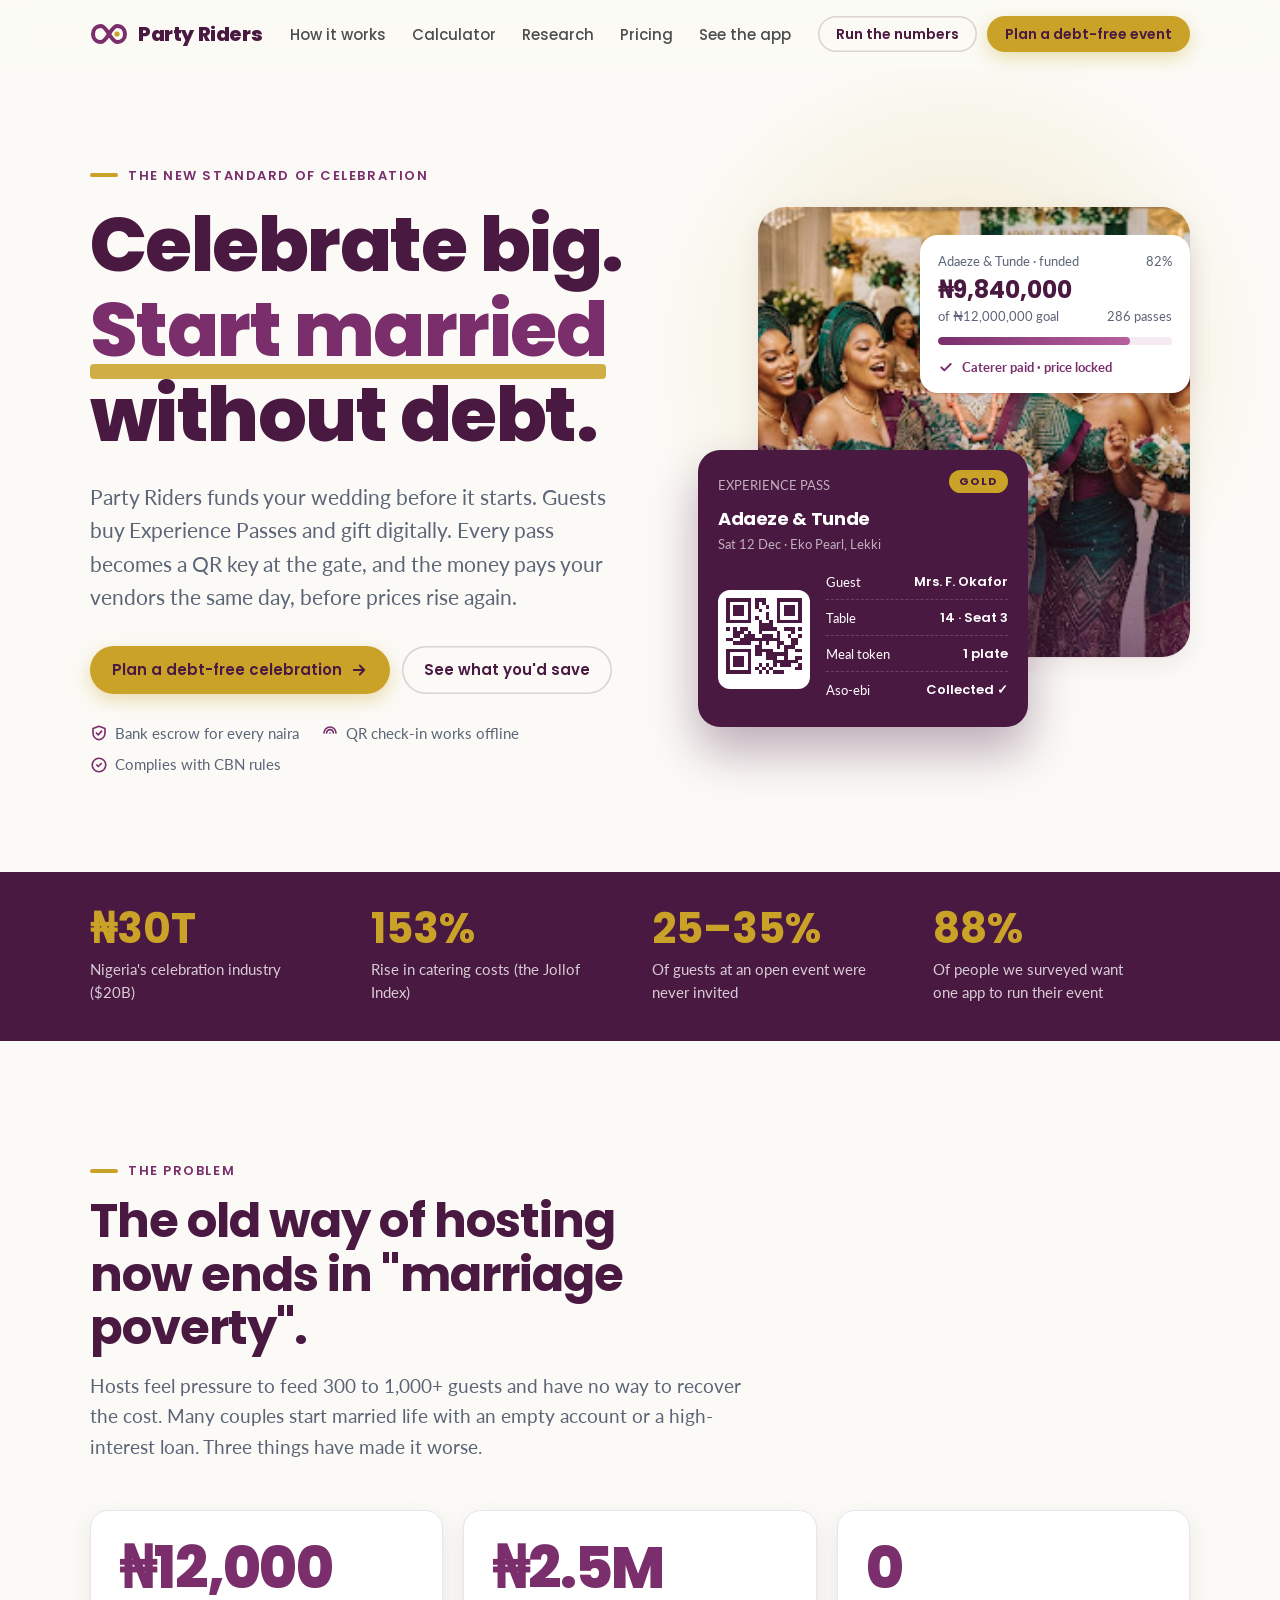
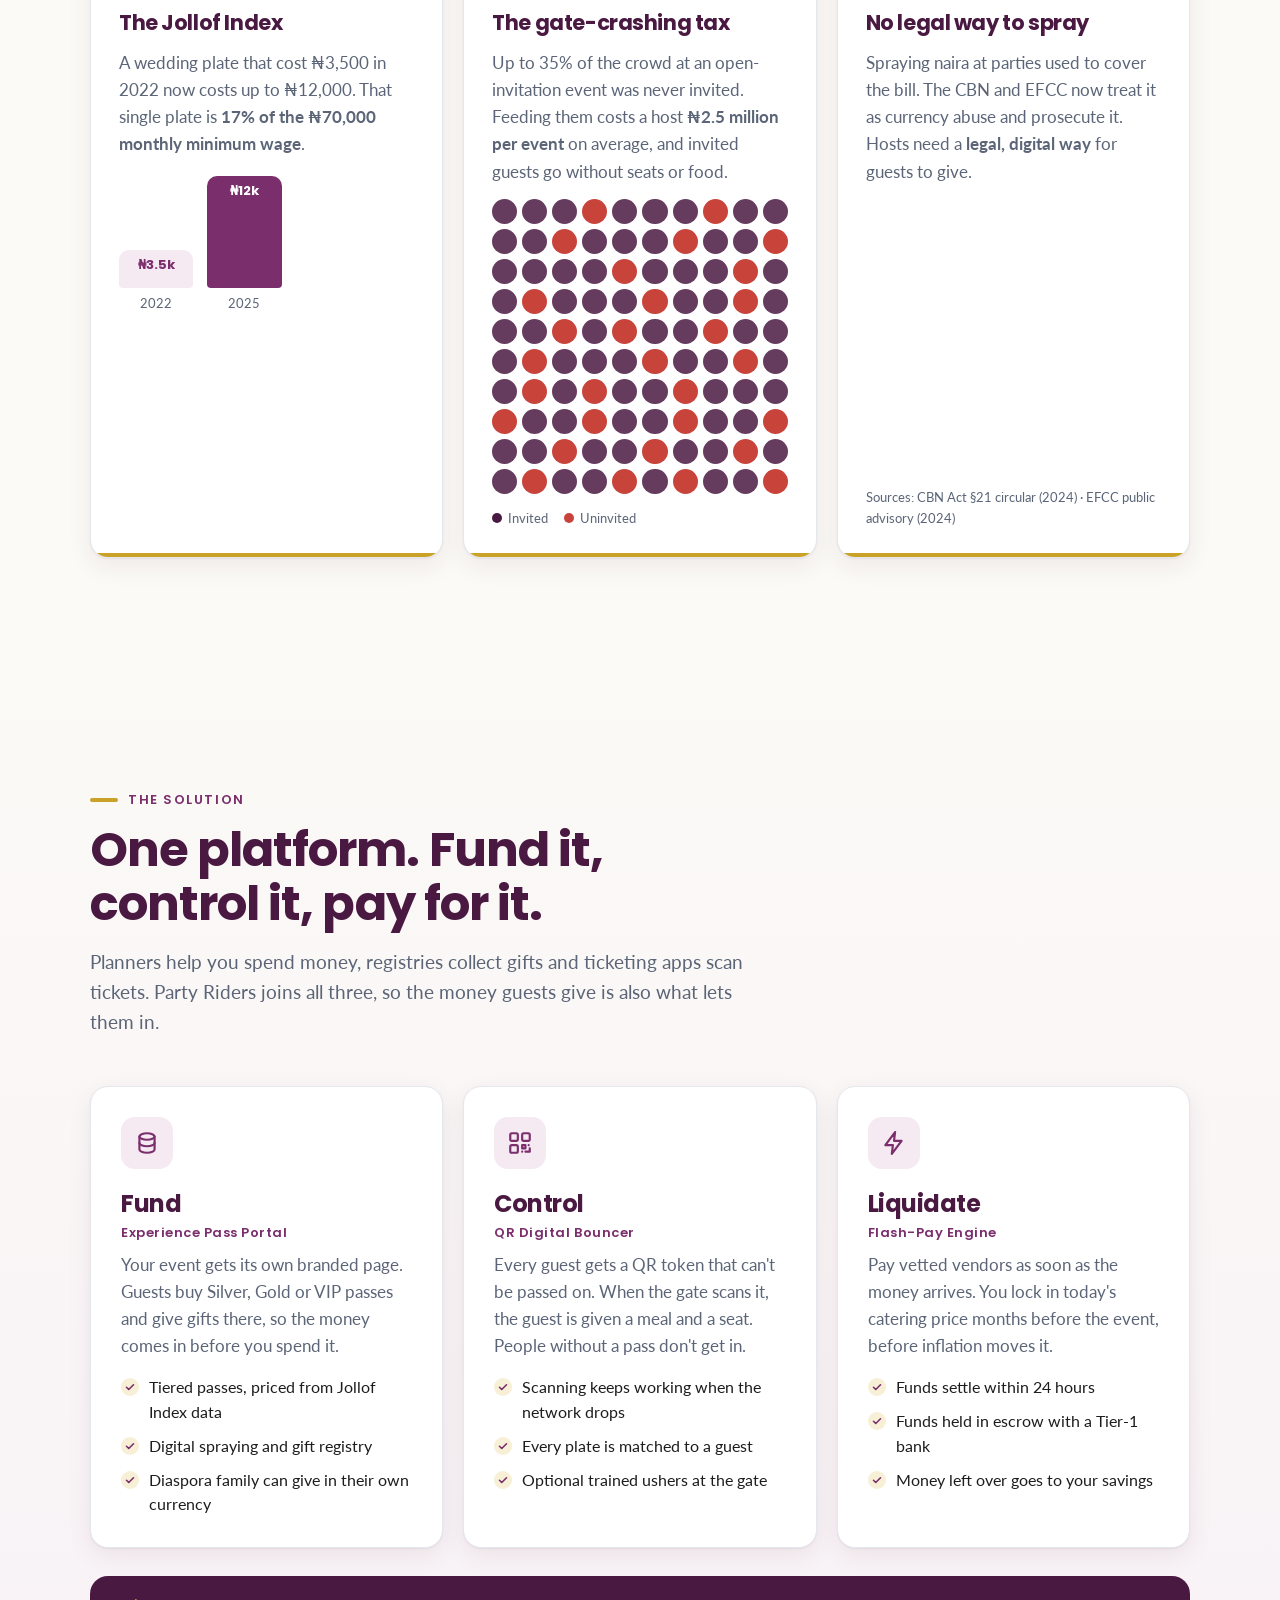
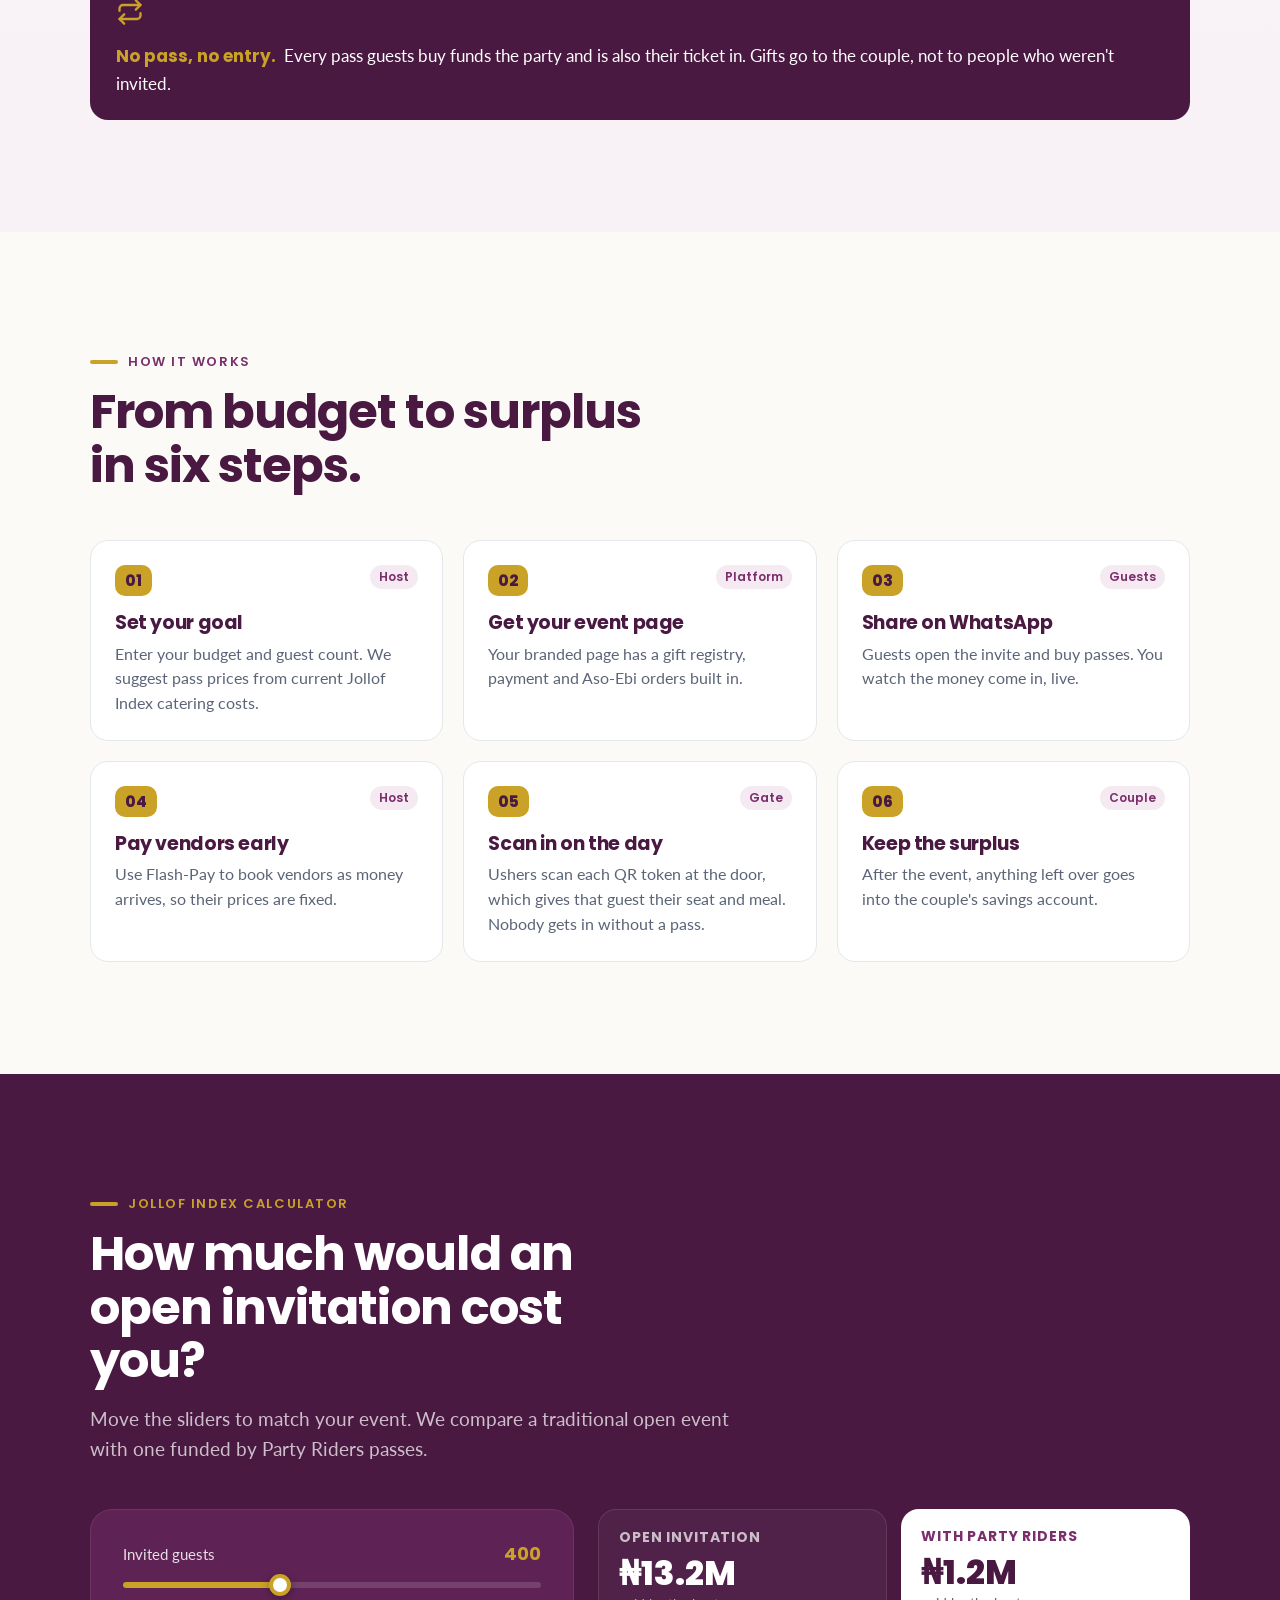
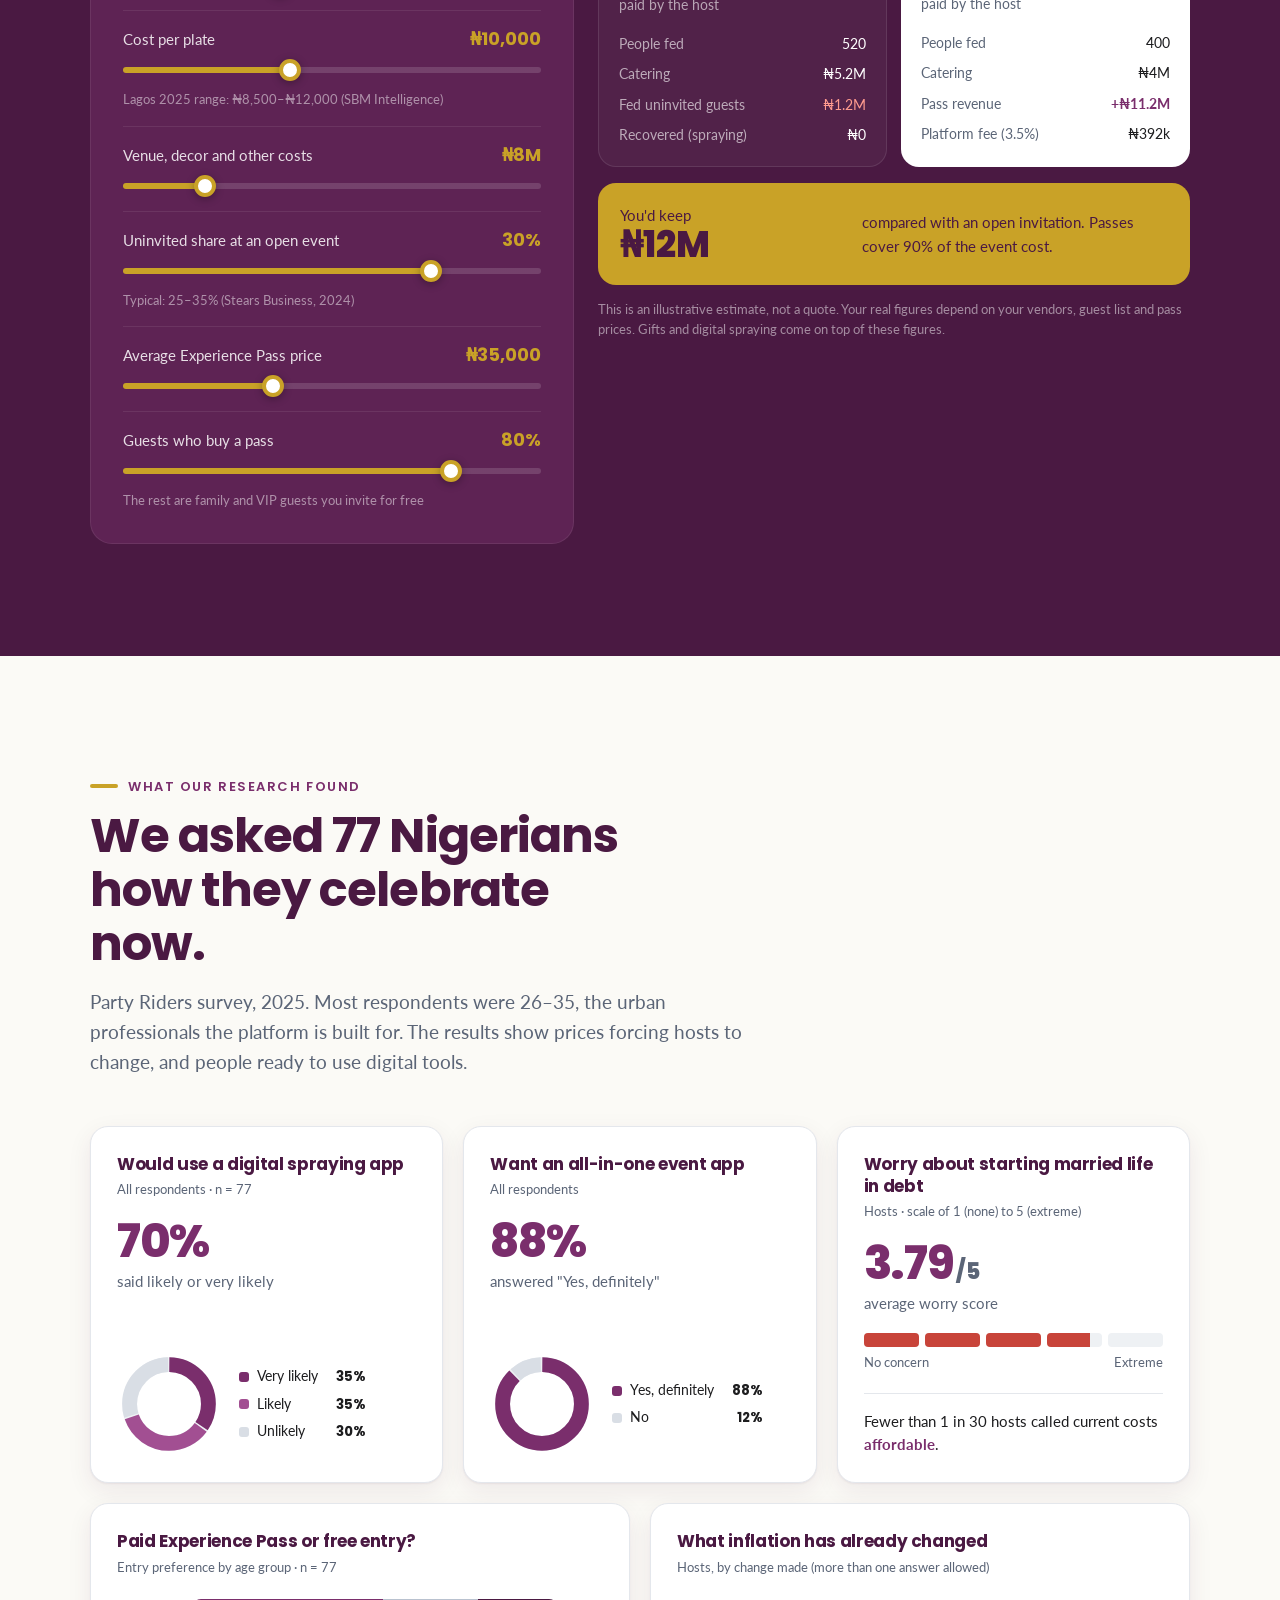
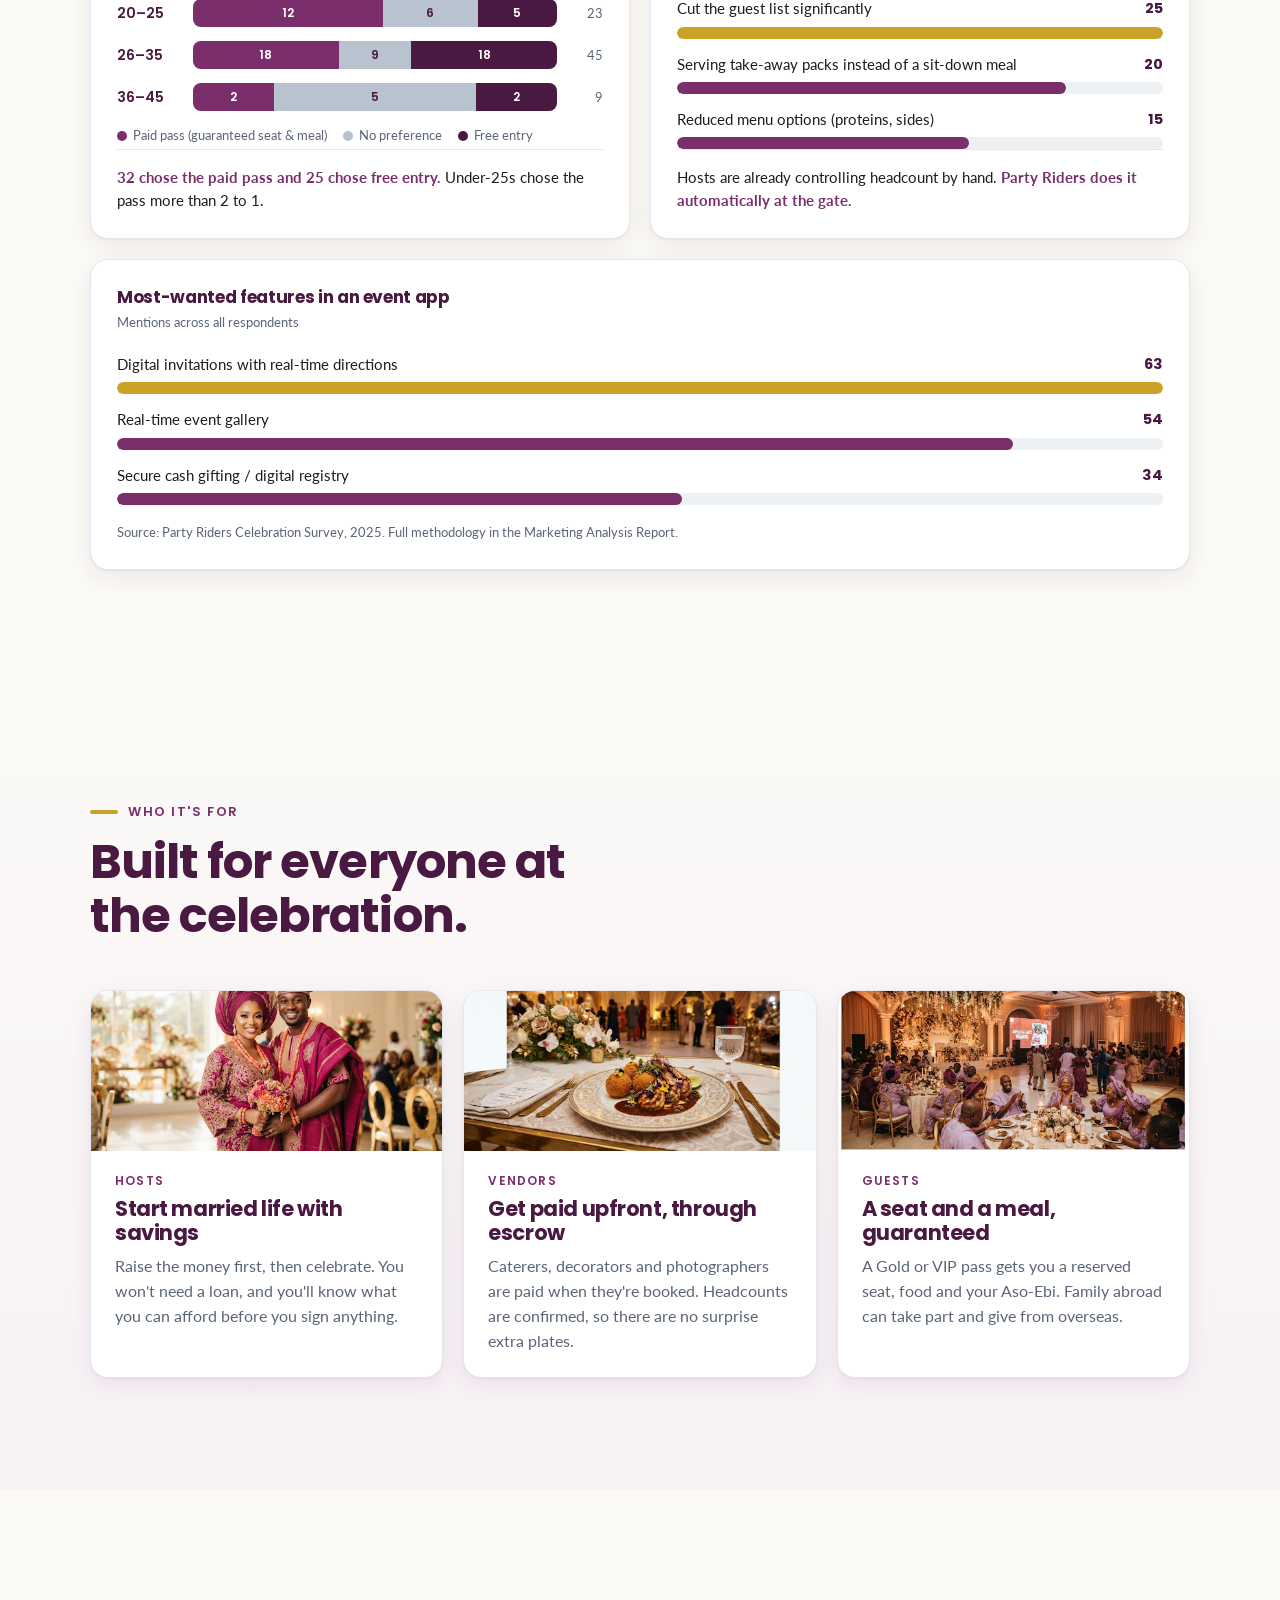
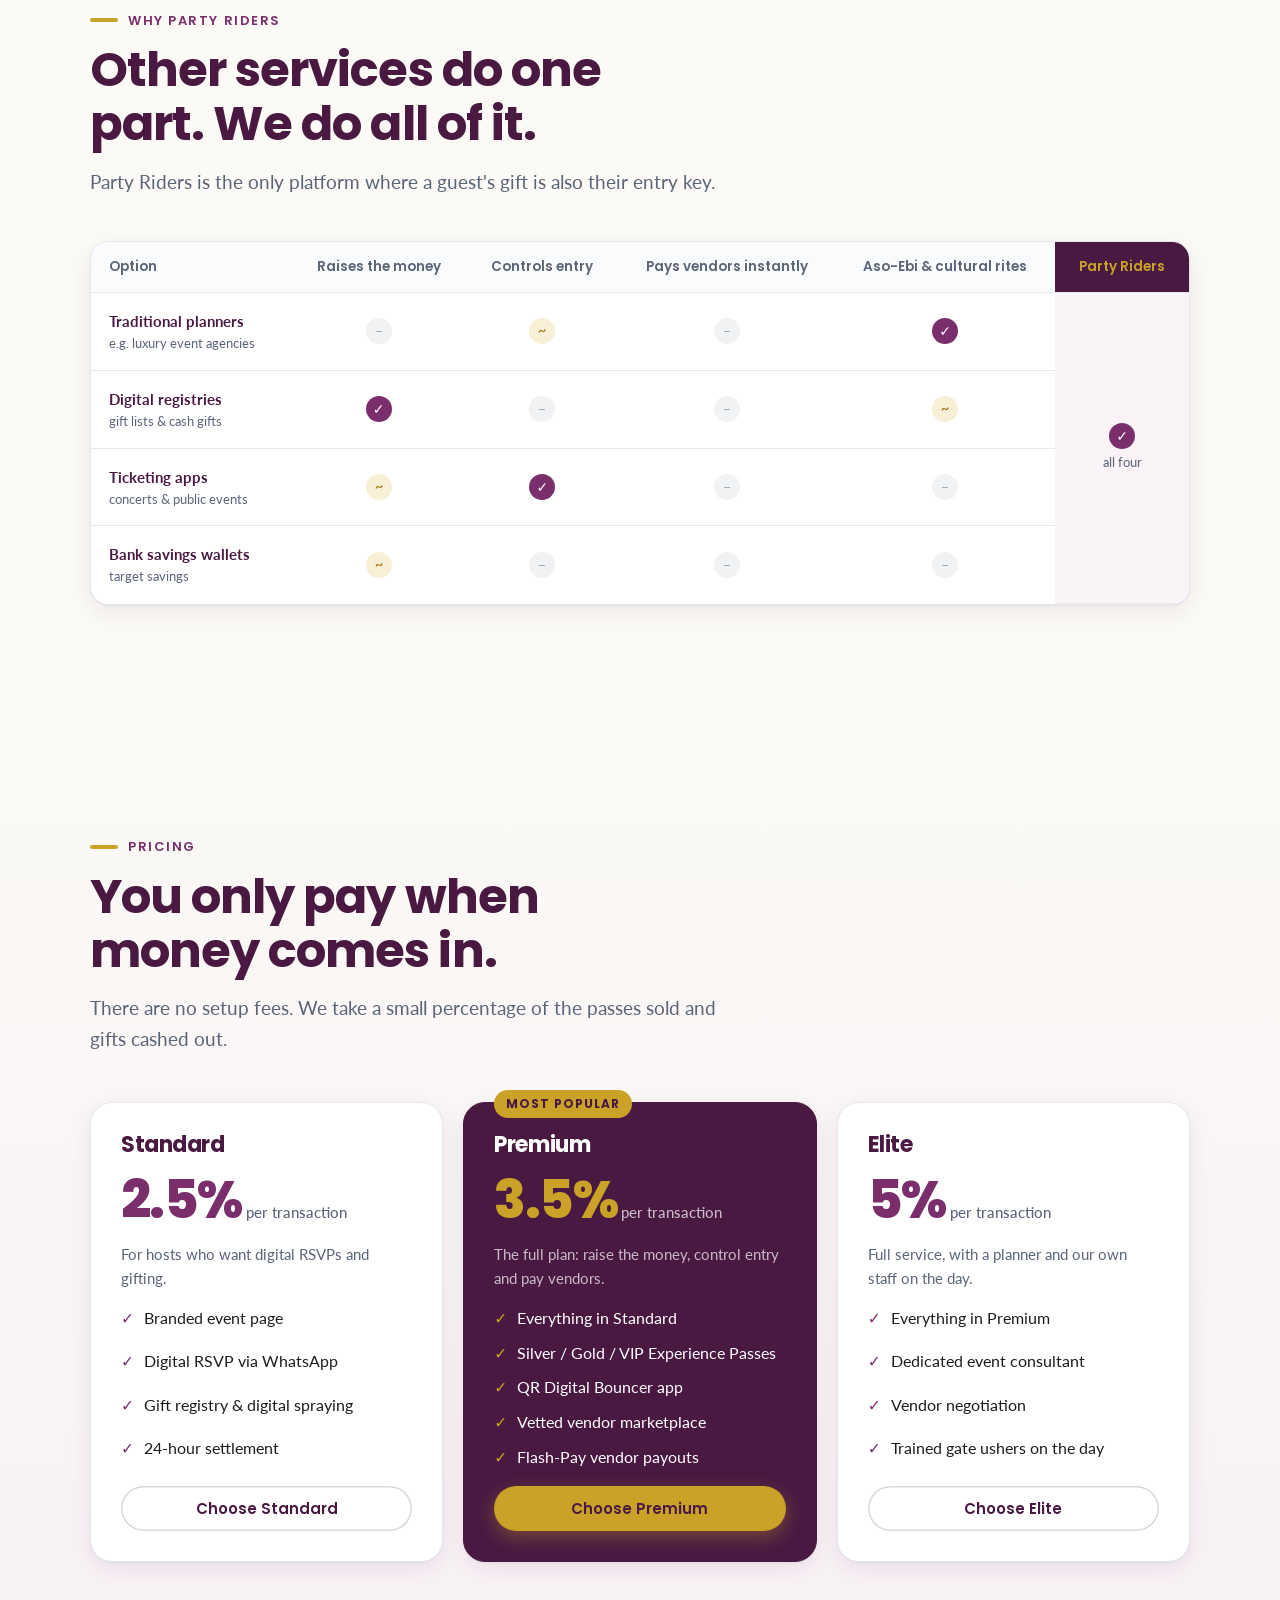
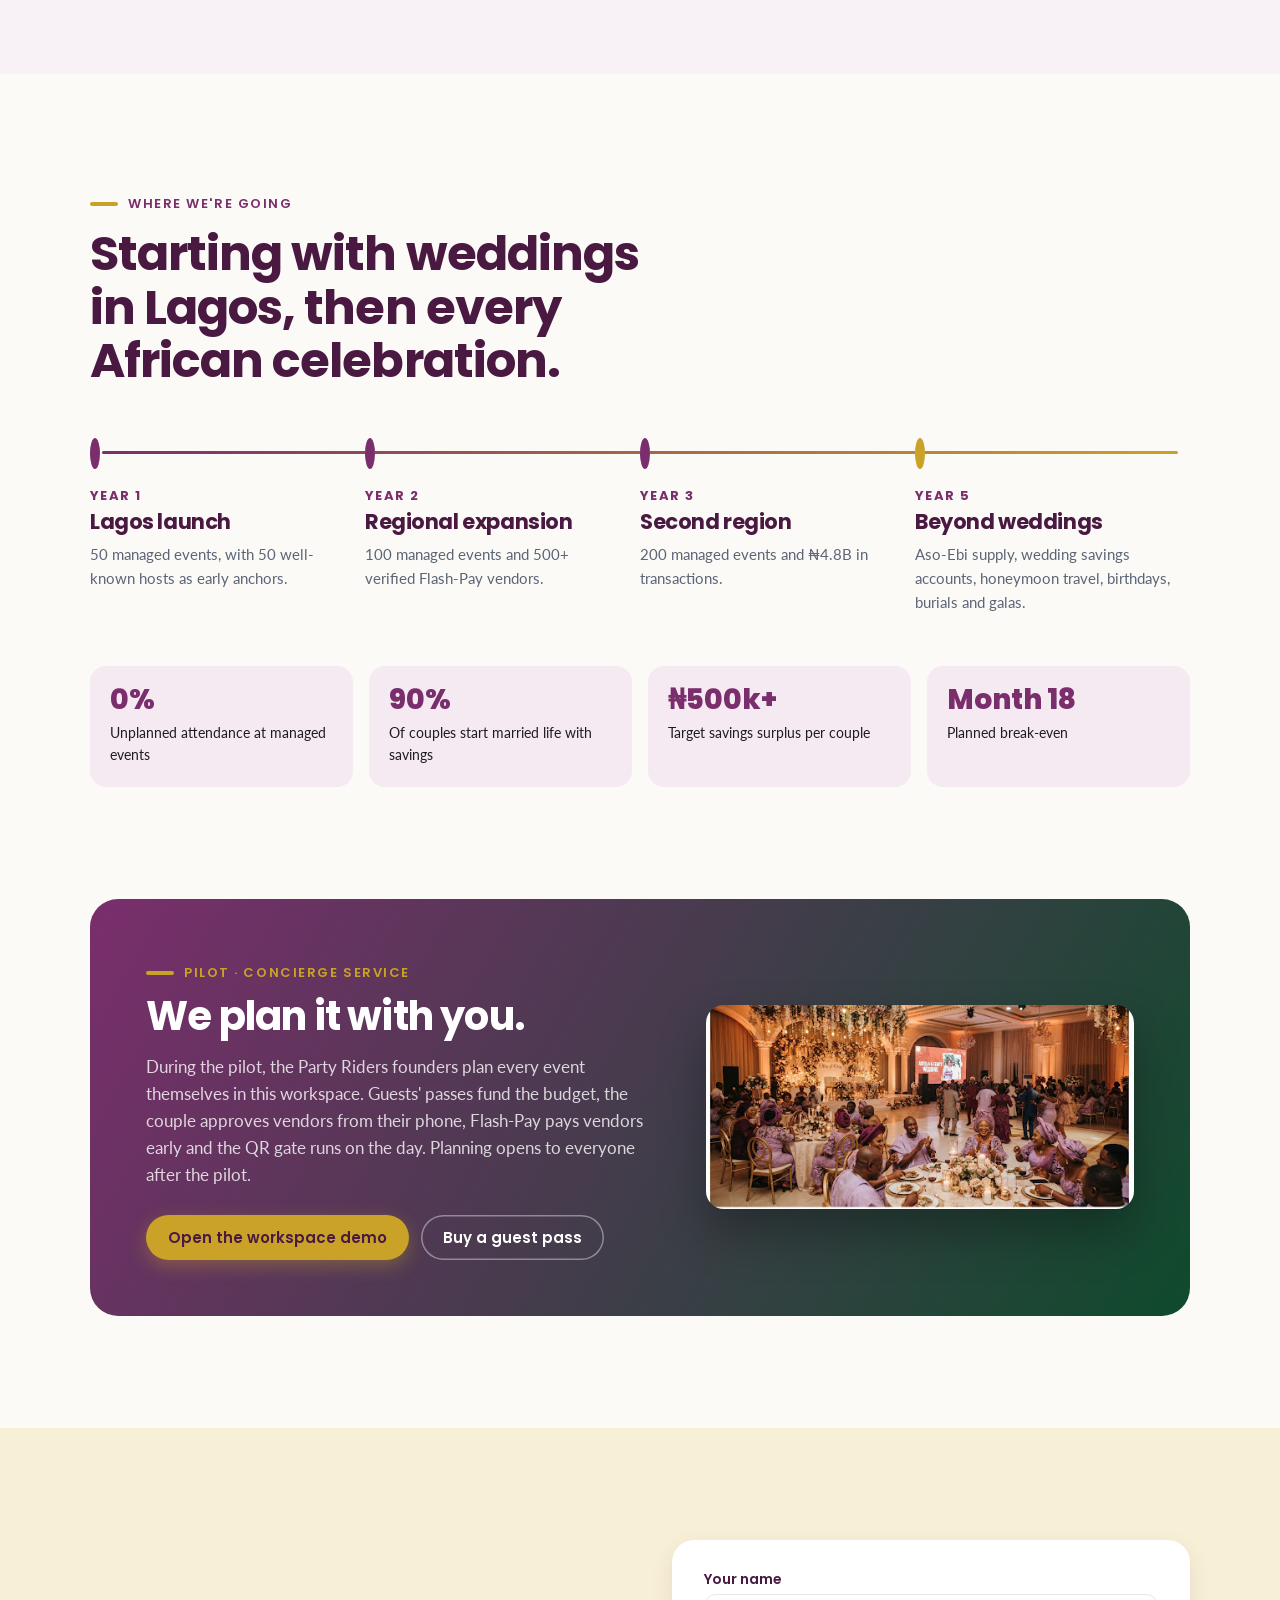
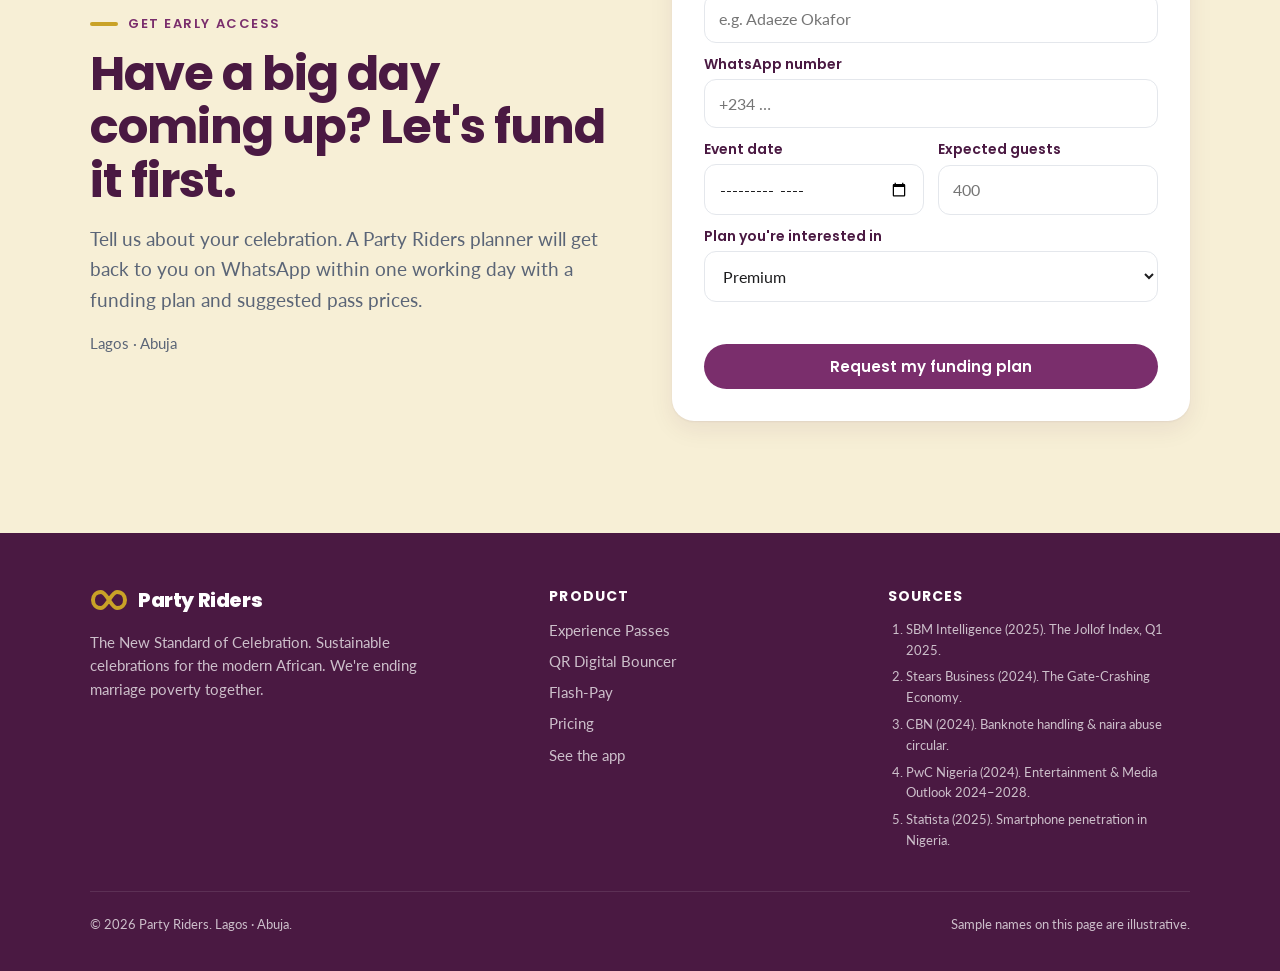
==== commit 088ca3fb: "Revamp concierge workspace demo: passes, Flash-Pay, QR gate, brand styles" ====
--- a/index.html
+++ b/index.html
@@ -372,7 +372,7 @@
         <li><a href="#calculator">Calculator</a></li>
         <li><a href="#evidence">Research</a></li>
         <li><a href="#pricing">Pricing</a></li>
-        <li><a href="app.html">Planner demo</a></li>
+        <li><a href="app.html">See the app</a></li>
       </ul>
       <div class="nav-cta">
         <a class="btn btn-ghost" href="#calculator">Run the numbers</a>
@@ -422,7 +422,7 @@
               <div>
                 <small>EXPERIENCE PASS</small>
                 <h4>Adaeze &amp; Tunde</h4>
-                <small>Sat 12 Dec · Eko Hotel, Lagos</small>
+                <small>Sat 12 Dec · Eko Pearl, Lekki</small>
               </div>
               <span class="pass-tier">GOLD</span>
             </div>
@@ -803,12 +803,12 @@
       <div class="wrap">
         <div class="demo-card rv">
           <div>
-            <span class="eyebrow" style="color:var(--gold)">For planners</span>
-            <h2 style="margin-top:12px">Try the planner workspace.</h2>
-            <p>The demo is a working prototype. You can run events, book vendors, send approvals to the couple's phone, track RSVPs and close out the budget.</p>
+            <span class="eyebrow" style="color:var(--gold)">Pilot · concierge service</span>
+            <h2 style="margin-top:12px">We plan it with you.</h2>
+            <p>During the pilot, the Party Riders founders plan every event themselves in this workspace. Guests' passes fund the budget, the couple approves vendors from their phone, Flash-Pay pays vendors early and the QR gate runs on the day. Planning opens to everyone after the pilot.</p>
             <div class="hero-actions">
-              <a class="btn btn-gold" href="app.html">Open the planner demo</a>
-              <a class="btn btn-ghost" href="app.html#rsvp">See a guest RSVP</a>
+              <a class="btn btn-gold" href="app.html">Open the workspace demo</a>
+              <a class="btn btn-ghost" href="app.html#rsvp">Buy a guest pass</a>
             </div>
           </div>
           <figure><img src="assets/img/tpl-owambe.jpg" alt="Owambe reception inside the planner workspace" loading="lazy"></figure>
@@ -862,7 +862,7 @@
         </div>
         <div>
           <h4>Product</h4>
-          <ul><li><a href="#solution">Experience Passes</a></li><li><a href="#solution">QR Digital Bouncer</a></li><li><a href="#solution">Flash-Pay</a></li><li><a href="#pricing">Pricing</a></li><li><a href="app.html">Planner demo</a></li></ul>
+          <ul><li><a href="#solution">Experience Passes</a></li><li><a href="#solution">QR Digital Bouncer</a></li><li><a href="#solution">Flash-Pay</a></li><li><a href="#pricing">Pricing</a></li><li><a href="app.html">See the app</a></li></ul>
         </div>
         <div>
           <h4>Sources</h4>
